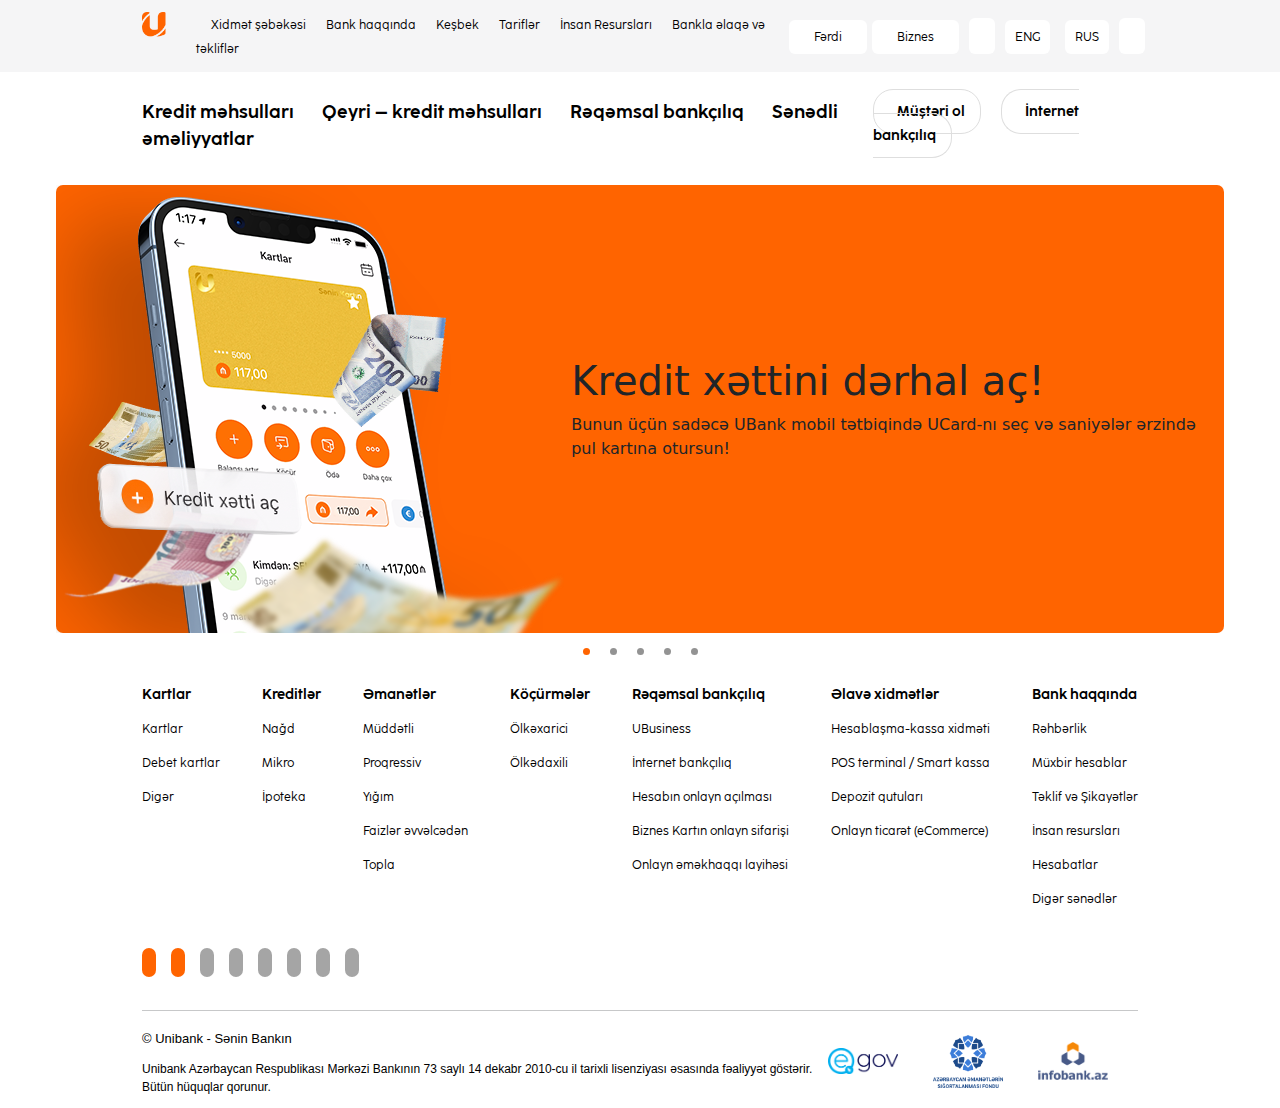
==== index.html @ 1ce15439 "first commit" ====
<!DOCTYPE html>
<html lang="en">

<head>
    <meta charset="UTF-8">
    <meta http-equiv="X-UA-Compatible" content="IE=edge">
    <meta name="viewport" content="width=device-width, initial-scale=1.0">
    <title>Unibank</title>
    <link rel="icon" href="https://seeklogo.com/images/U/unibank-logo-04080E55D7-seeklogo.com.png">
    <link rel="stylesheet" href="assets/bootstrap.css">
    <link rel="stylesheet" href="assets/style.css">
    <link rel="stylesheet" href="https://cdnjs.cloudflare.com/ajax/libs/font-awesome/6.4.0/css/all.min.css"
        integrity="sha512-iecdLmaskl7CVkqkXNQ/ZH/XLlvWZOJyj7Yy7tcenmpD1ypASozpmT/E0iPtmFIB46ZmdtAc9eNBvH0H/ZpiBw=="
        crossorigin="anonymous" referrerpolicy="no-referrer" />
</head>

<body>
    <header>
        <div class="all-top-header">
            <div class="container">
                <div class="top-header">
                    <div class="header-left">
                        <div class="logo">
                            <div class="tab-menu"><i class="fa-solid fa-bars-staggered"></i></div>
                            <a href="index.html"><img src="assets/images/logonew-orange1.webp" alt=""></a>
                            <a class="contact phone-num" href="">
                                <i class=" me-1 phone fa-solid fa-phone"></i> 117
                            </a>
                        </div>
                        <nav>
                            <a href="">Xidmət şəbəkəsi</a>
                            <a href="">Bank haqqında</a>
                            <a href="">Keşbek</a>
                            <a href="">Tariflər</a>
                            <a href="">İnsan Resursları</a>
                            <a href=""> Bankla əlaqə və təkliflər</a>
                        </nav>
                    </div>
                    <div class="header-right">
                        <a href="">Fərdi</a>
                        <a class="biz-nes" href="">Biznes</a>
                        <i class="mode fa-solid fa-sun"></i>
                        <span class="lang">ENG</span>
                        <span class="lang">RUS</span>
                        <i class="search fa-solid fa-magnifying-glass"></i>
                    </div>
                </div>
            </div>
        </div>
        <div class="container">
            <div class="bottom-header">
                <div class="bottom-left">
                    <a href="">Kredit məhsulları</a>
                    <a href="">Qeyri – kredit məhsulları</a>
                    <a href="">Rəqəmsal bankçılıq</a>
                    <a href="">Sənədli əməliyyatlar</a>
                </div>
                <div class="bottom-right">
                    <a href=""> <i class="me-2 fa-solid fa-user"></i> Müştəri ol</a>
                    <a href=""><i class="me-2 fa-solid fa-person-walking-arrow-right"></i> İnternet bankçılıq</a>
                </div>
            </div>
        </div>
    </header>

    <main>
        <section id="Carousel">
            <div class="conatiner">
                <div class="slider">
                    <div class="slide">
                        <div class="banner-img">
                            <img src="assets/images/1682404726kredit-xetti-ac1 (1).webp" alt="">
                        </div>
                        <div class="banner-text">
                            <div class="banner-header">
                                <h1>Kredit xəttini dərhal aç!</h1>
                                <span>
                                    Bunun üçün sadəcə UBank mobil tətbiqində UCard-nı seç və saniyələr ərzində pul kartına otursun!</span>
                            </div>
                        </div>
                    </div>
                    <div class="slide">

                    </div>
                    <div class="slide">

                    </div>
                    <div class="slide">

                    </div>

                    <div class="slide">

                    </div>

                    <button class="btn-slide prev"></button>
                    <button class="btn-slide next"></button>

                </div>
                <div class="dots-container">
                    <span class="dot active" data-slide="0"></span>
                    <span class="dot" data-slide="1"></span>
                    <span class="dot" data-slide="2"></span>
                    <span class="dot" data-slide="3"></span>
                    <span class="dot" data-slide="4"></span>

                </div>
            </div>
        </section>
    </main>

    <footer>
        <div class="container">
            <div class="all-footer">

                <div class="footer-menu">
                    <div class="menu-box">
                        <div class="m-boxes"><a class="first-child" href="">Kartlar</a></div>
                        <div class="m-boxes"><a href="">Kartlar</a></div>
                        <div class="m-boxes"><a href="">Debet kartlar</a></div>
                        <div class="m-boxes"><a href="">Digər</a></div>
                    </div>
                    <div class="menu-box">
                        <div class="m-boxes"><a class="first-child" href="">Kreditlər</a></div>
                        <div class="m-boxes"><a href="">Nağd</a></div>
                        <div class="m-boxes"><a href="">Mikro</a></div>
                        <div class="m-boxes"><a href="">İpoteka</a></div>
                    </div>
                    <div class="menu-box">
                        <div class="m-boxes"><a class="first-child" href="">Əmanətlər</a></div>
                        <div class="m-boxes"><a href="">Müddətli</a></div>
                        <div class="m-boxes"><a href="">Proqressiv</a></div>
                        <div class="m-boxes"><a href="">Yığım</a></div>
                        <div class="m-boxes"><a href="">Faizlər əvvəlcədən</a></div>
                        <div class="m-boxes"><a href="">Topla</a></div>
                    </div>
                    <div class="menu-box">
                        <div class="m-boxes"><a class="first-child" href="">Köçürmələr</a></div>
                        <div class="m-boxes"><a href="">Ölkəxarici</a></div>
                        <div class="m-boxes"><a href="">Ölkədaxili</a></div>
                    </div>
                    <div class="menu-box">
                        <div class="m-boxes"><a class="first-child" href="">Rəqəmsal bankçılıq</a></div>
                        <div class="m-boxes"><a href="">UBusiness</a></div>
                        <div class="m-boxes"><a href="">İnternet bankçılıq</a></div>
                        <div class="m-boxes"><a href="">Hesabın onlayn açılması</a></div>
                        <div class="m-boxes"><a href="">Biznes Kartın onlayn sifarişi</a></div>
                        <div class="m-boxes"><a href="">Onlayn əməkhaqqı layihəsi</a></div>
                    </div>
                    <div class="menu-box">
                        <div class="m-boxes"><a class="first-child" href="">Əlavə xidmətlər</a></div>
                        <div class="m-boxes"><a href="">Hesablaşma-kassa xidməti</a></div>
                        <div class="m-boxes"><a href="">POS terminal / Smart kassa</a></div>
                        <div class="m-boxes"><a href="">Depozit qutuları</a></div>
                        <div class="m-boxes"><a href="">Onlayn ticarət (eCommerce)</a></div>
                    </div>
                    <div class="menu-box">
                        <div class="m-boxes"><a class="first-child" href="">Bank haqqında</a></div>
                        <div class="m-boxes"><a href="">Rəhbərlik</a></div>
                        <div class="m-boxes"><a href="">Müxbir hesablar</a></div>
                        <div class="m-boxes"><a href="">Təklif və Şikayətlər</a></div>
                        <div class="m-boxes"><a href="">İnsan resursları</a></div>
                        <div class="m-boxes"><a href="">Hesabatlar</a></div>
                        <div class="m-boxes"><a href="">Digər sənədlər</a></div>
                    </div>

                </div>
                <div class="bottom-footer">
                    <div class="social-menu">
                        <a href=""><i class="mob fa-brands fa-apple"></i></a>
                        <a href=""><i class="mob fa-brands fa-android"></i></a>
                        <a href=""><i class="fa-brands fa-facebook-f"></i></a>
                        <a href=""><i class="fa-brands fa-twitter"></i></a>
                        <a href=""><i class="fa-brands fa-linkedin"></i></a>
                        <a href=""><i class="fa-brands fa-youtube"></i></a>
                        <a href=""><i class="fa-brands fa-square-instagram"></i></a>
                        <a href=""><i class="fa-brands fa-telegram"></i></a>
                    </div>
                    <hr>
                    <div class="footer-copyright">
                        <div class="copyright-bar">
                            <div class="copyright-head">
                                <span>© Unibank - Sənin Bankın</span>
                            </div>
                            <div class="copyright-text">
                                Unibank Azərbaycan Respublikası Mərkəzi Bankının 73 saylı 14 dekabr 2010-cu il tarixli
                                lisenziyası əsasında fəaliyyət göstərir.
                                <br>
                                Bütün hüquqlar qorunur.
                            </div>
                        </div>
                        <div class="sponsor-company">
                            <img src="assets/images/1200px-Egov_-_loqo.png" alt="">
                            <img src="assets/images/adif.webp" alt="">
                            <img src="assets/images/infobank.webp" alt="">
                        </div>
                    </div>
                </div>
            </div>
        </div>
    </footer>



    <script src="assets/app.js"></script>
</body>

</html>
---- assets/style.css ----
* {
  margin: 0;
  padding: 0;
  box-sizing: border-box;
}

.all-top-header {
  background-color: #F5F5F6;
}

a {
  text-decoration: none;
}

.container {
  padding: 12px 4.5rem;
}

.tab-menu {
  display: none;
}

.contact {
  display: none;
}

a img {
  width: 24px;
}

.top-header {
  display: flex;
  justify-content: space-between;
  align-items: center;
}

.header-left {
  display: flex;
}

.header-right a {
  background-color: white;
  padding: 10px 25px;
  font-size: 12px;
  font-family: CocoSharp;
  color: black;
  border-radius: 6px;
}
.header-right .mode {
  padding: 10px 13px;
  background-color: white;
  margin: 0 5px;
  font-size: 14px;
  border-radius: 6px;
}
.header-right .lang {
  padding: 10px 10px;
  background-color: white;
  margin: 0 5px;
  font-size: 14px;
  border-radius: 6px;
  font-size: 12px;
  font-family: CocoSharp;
  color: black;
}
.header-right .search {
  padding: 10px 13px;
  background-color: white;
  margin: 0 5px;
  font-size: 14px;
  border-radius: 6px;
}

@font-face {
  font-family: CocoBold;
  src: url(/assets/fonts/cocosharp/Coco-Sharp-Bold-trial.ttf);
}
.bottom-header {
  display: flex;
  padding-top: 15px;
  justify-content: space-between;
}
.bottom-header .bottom-left a {
  font-size: 18px;
  color: #000;
  margin-right: 23px;
  font-family: CocoBold;
}
.bottom-header .bottom-right a {
  margin-right: 15px;
  font-size: 14px;
  color: #000;
  font-family: CocoBold;
  border: 1px solid #dedede;
  padding: 13px 15px;
  border-radius: 20px;
}
.bottom-header .bottom-right a i {
  color: #FF6400;
}

@font-face {
  font-family: CocoSharp;
  src: url(/assets/fonts/cocosharp/Coco-Sharp-Regular-trial.ttf);
}
nav {
  margin-left: 30px;
}
nav a {
  margin-left: 15px;
  font-size: 12px;
  font-family: CocoSharp;
  color: black;
}

#Carousel {
  margin-top: 20px;
}
#Carousel h2 {
  text-align: center;
  font-size: 2rem;
  line-height: 3.5;
}
#Carousel .slider {
  position: relative;
  max-width: 73rem;
  height: 28rem;
  margin: 0 auto;
  overflow: hidden;
}
#Carousel .slide {
  position: absolute;
  top: 0;
  width: 100%;
  height: 28rem;
  display: flex;
  align-items: center;
  justify-content: center;
  transition: transform 0.3s;
  background-color: #FF6400;
  border-radius: 7px;
}
#Carousel .slide .banner-img {
  width: 45%;
  height: 100%;
  margin-left: 40px;
  margin-right: 40px;
  display: flex;
  justify-content: center;
  align-items: center;
}
#Carousel .slide .banner-img img {
  position: absolute;
  bottom: 0;
  right: auto;
  margin: 0;
  filter: drop-shadow(-70px 20px 40px rgba(0, 0, 0, 0.24));
  box-shadow: none;
}
#Carousel button {
  background: none;
  border: none;
}
#Carousel button .fas {
  color: rgba(255, 255, 255, 0.5);
}
#Carousel .btn-slide {
  position: absolute;
  top: 50%;
  z-index: 10;
  height: 5.5rem;
  width: 5.5rem;
  cursor: pointer;
}
#Carousel .prev {
  left: 3rem;
  transform: translate(-50%, -50%);
}
#Carousel .next {
  right: 3rem;
  transform: translate(50%, -50%);
}
#Carousel .dots-container {
  display: flex;
  justify-content: center;
  align-items: center;
  position: relative;
}
#Carousel .dot {
  width: 7px;
  height: 7px;
  margin: 15px 10px;
  border-radius: 0.5rem;
  background: rgba(39, 39, 39, 0.5);
  cursor: pointer;
}
#Carousel .dot.active {
  background: #FF6400;
}

.footer-menu {
  display: flex;
  justify-content: space-between;
}
.footer-menu .menu-box .m-boxes {
  margin-bottom: 10px;
}
.footer-menu .menu-box .first-child {
  font-size: 14px;
  font-family: CocoBold;
  color: black;
}
.footer-menu .menu-box a {
  font-size: 12px;
  font-family: CocoSharp;
  color: black;
}

.bottom-footer hr {
  height: 0.3px;
}

.social-menu {
  padding: 30px 0px 20px;
}
.social-menu a i {
  font-size: 13px;
  color: white;
  background-color: #a5a5a5;
  padding: 7px 7px;
  border-radius: 20px;
  margin-right: 15px;
}
.social-menu a .mob {
  background-color: #FF6400;
}

.footer-copyright {
  display: flex;
  justify-content: space-between;
  align-items: center;
}

.copyright-head {
  margin-bottom: 10px;
}
.copyright-head span {
  font-size: 13px;
  font-family: Arial, Helvetica, sans-serif;
  color: black;
  font-weight: 500;
}

.copyright-text {
  font-size: 12px;
  font-family: Arial, Helvetica, sans-serif;
  color: black;
}

.sponsor-company img {
  width: 70px;
  margin-right: 30px;
}

@media only screen and (max-width: 600px) {
  .container {
    padding: 20px 1rem;
  }
  nav {
    display: none;
  }
  .bottom-header {
    display: none;
  }
  .all-top-header {
    background-color: #fff;
  }
  .header-right {
    display: none;
  }
  .top-header {
    display: inline;
  }
  .header-left {
    display: inline;
  }
  .tab-menu {
    display: block;
  }
  .contact {
    display: block;
  }
  a {
    text-decoration: none;
  }
  .logo {
    display: flex;
    justify-content: space-between;
    align-items: center;
  }
  .logo a {
    display: block;
  }
  .logo a img {
    width: 28px;
  }
  .logo .phone-num {
    color: black;
    font-size: 14px;
    font-weight: 600;
    background-color: #F5F5F6;
    padding: 12px 23px;
    border-radius: 30px;
  }
  .logo .phone {
    color: #FF6400;
    font-size: 18px;
  }
  .logo .tab-menu i {
    font-size: 18px;
    background-color: #F5F5F6;
    padding: 15px 15px;
    border-radius: 30px;
  }
  .footer-menu {
    display: none;
  }
  .social-menu a {
    text-align: center;
  }
  .footer-copyright {
    flex-direction: column-reverse;
  }
  .footer-copyright .sponsor-company .sponsor-company {
    flex-direction: column;
  }
  .footer-copyright .sponsor-company .sponsor-company img {
    width: 70px;
  }
}/*# sourceMappingURL=style.css.map */
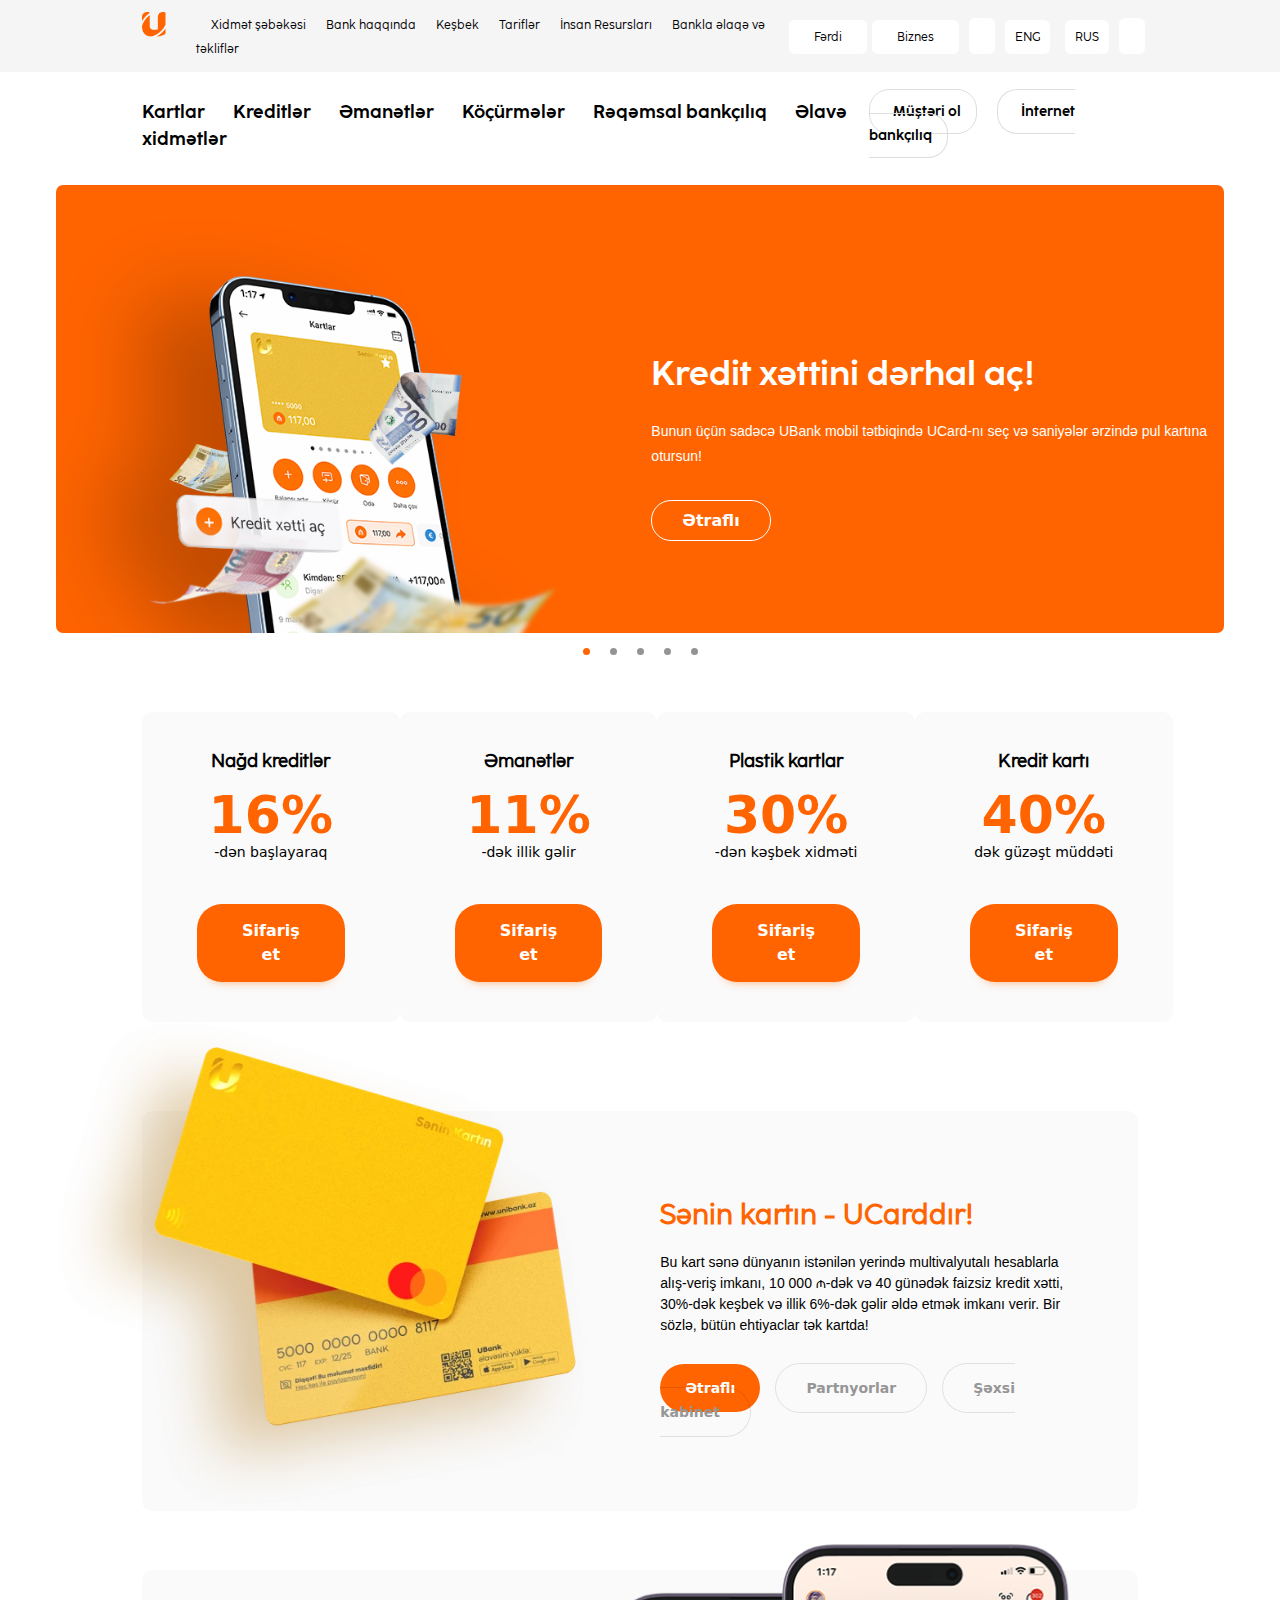
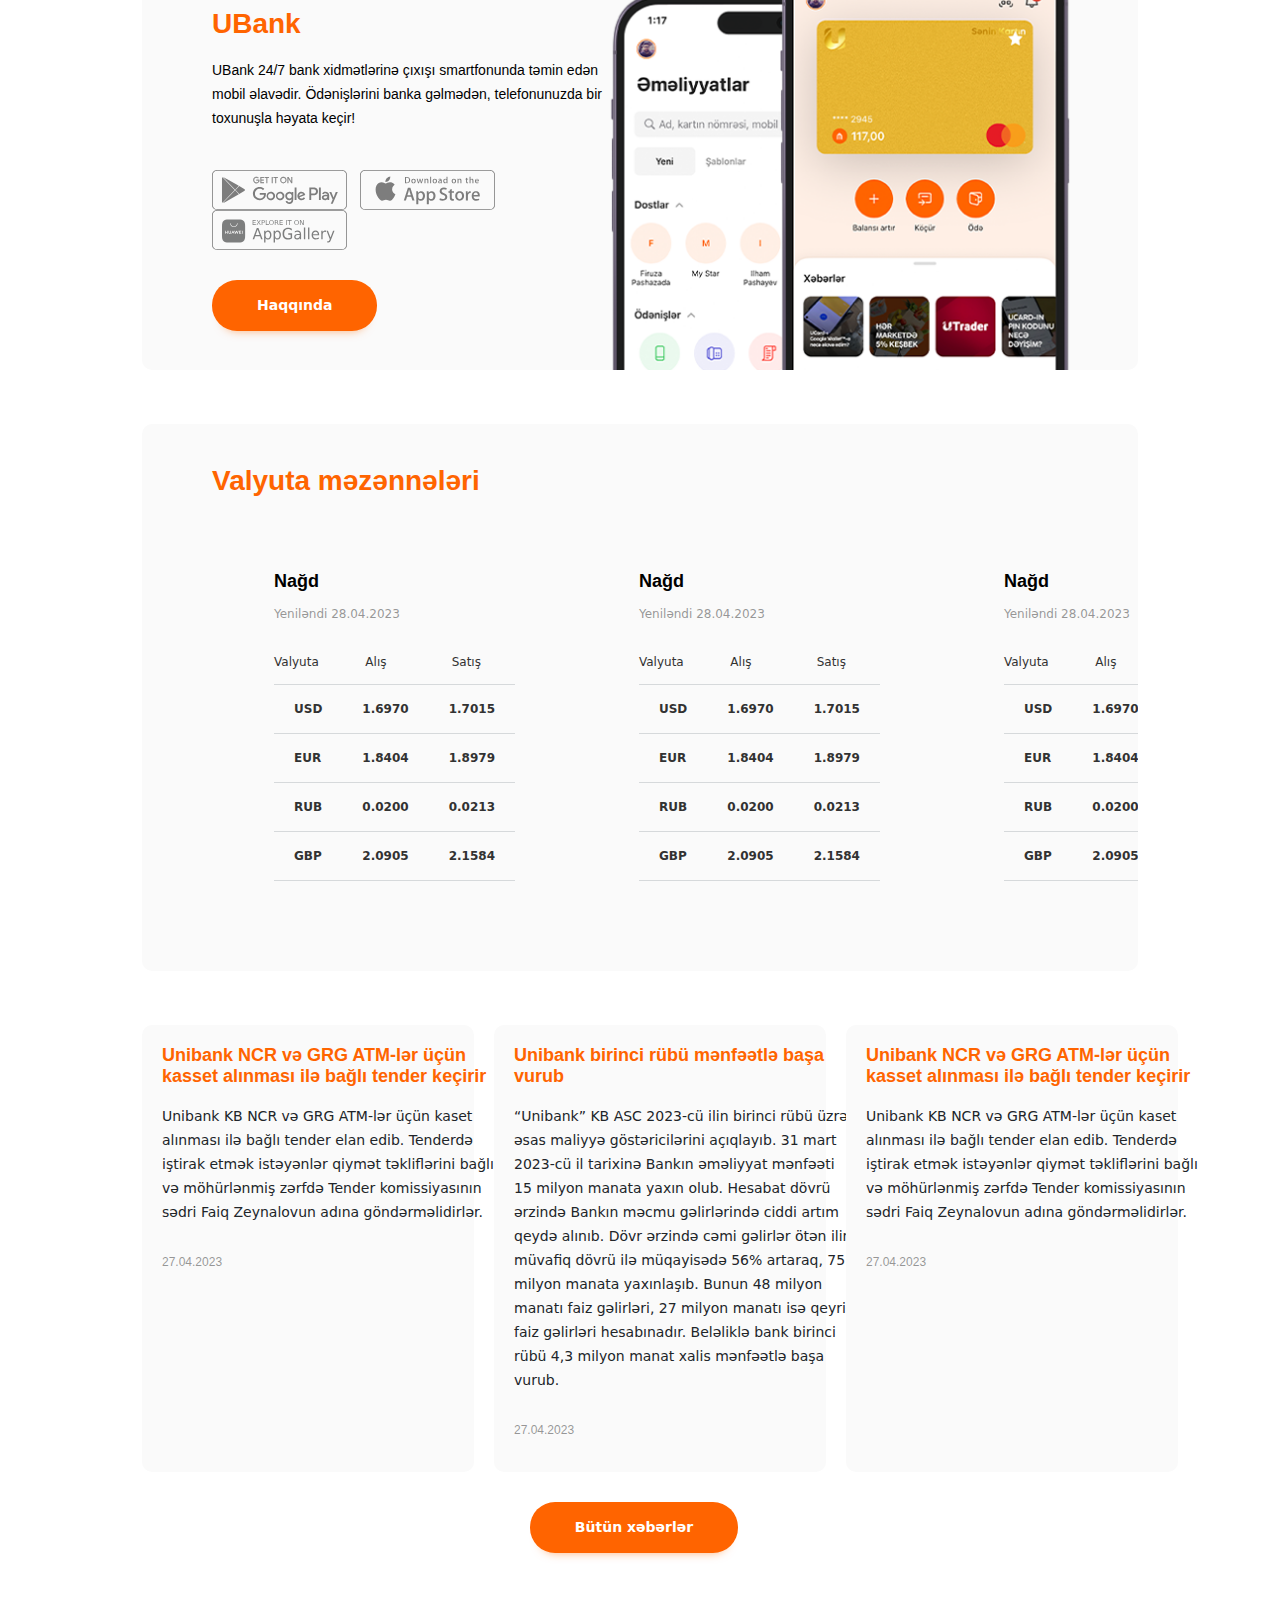
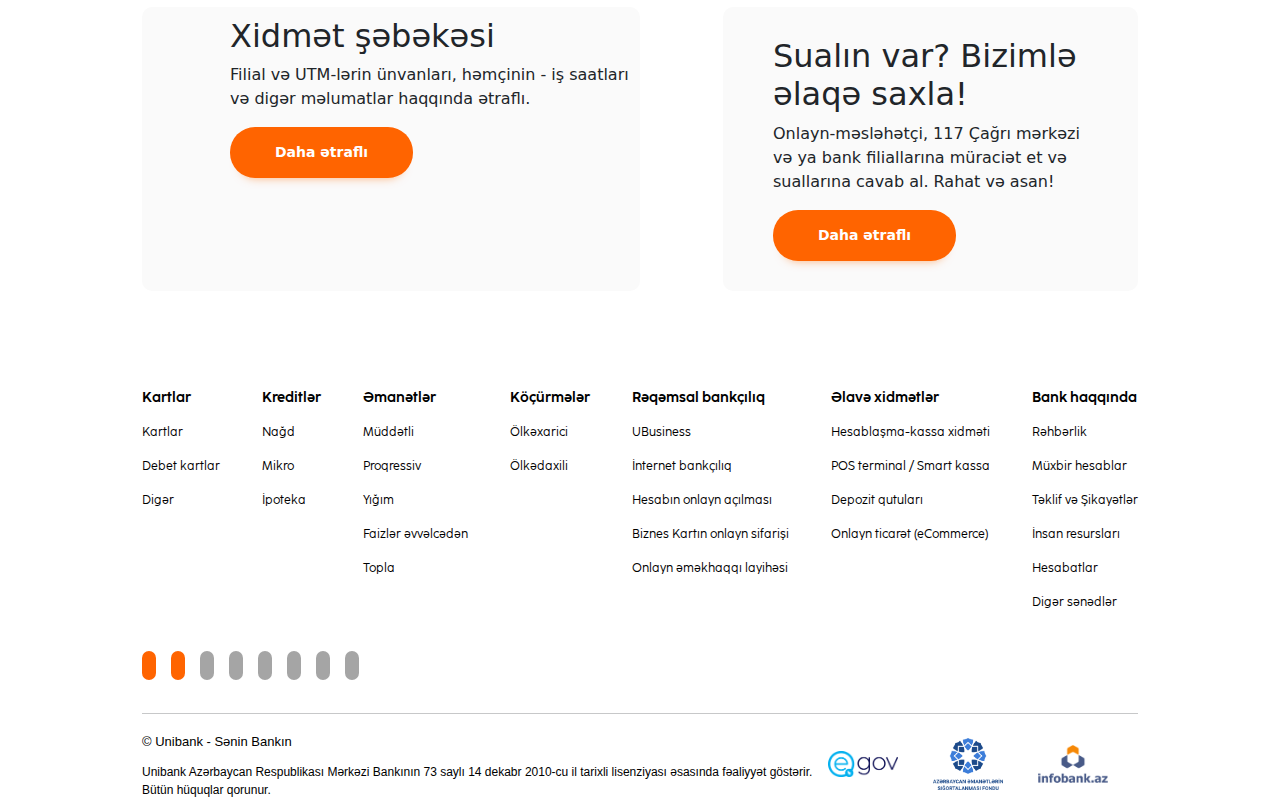
==== commit eea6d5e9: "not completed" ====
--- a/index.html
+++ b/index.html
@@ -9,9 +9,7 @@
     <link rel="icon" href="https://seeklogo.com/images/U/unibank-logo-04080E55D7-seeklogo.com.png">
     <link rel="stylesheet" href="assets/bootstrap.css">
     <link rel="stylesheet" href="assets/style.css">
-    <link rel="stylesheet" href="https://cdnjs.cloudflare.com/ajax/libs/font-awesome/6.4.0/css/all.min.css"
-        integrity="sha512-iecdLmaskl7CVkqkXNQ/ZH/XLlvWZOJyj7Yy7tcenmpD1ypASozpmT/E0iPtmFIB46ZmdtAc9eNBvH0H/ZpiBw=="
-        crossorigin="anonymous" referrerpolicy="no-referrer" />
+    <link rel="stylesheet" href="https://cdnjs.cloudflare.com/ajax/libs/font-awesome/6.4.0/css/all.min.css" integrity="sha512-iecdLmaskl7CVkqkXNQ/ZH/XLlvWZOJyj7Yy7tcenmpD1ypASozpmT/E0iPtmFIB46ZmdtAc9eNBvH0H/ZpiBw==" crossorigin="anonymous" referrerpolicy="no-referrer" />
 </head>
 
 <body>
@@ -50,10 +48,12 @@
         <div class="container">
             <div class="bottom-header">
                 <div class="bottom-left">
-                    <a href="">Kredit məhsulları</a>
-                    <a href="">Qeyri – kredit məhsulları</a>
+                    <a href="cards.html">Kartlar</a>
+                    <a href="">Kreditlər</a>
+                    <a href="">Əmanətlər</a>
+                    <a href="">Köçürmələr</a>
                     <a href="">Rəqəmsal bankçılıq</a>
-                    <a href="">Sənədli əməliyyatlar</a>
+                    <a href="">Əlavə xidmətlər</a>
                 </div>
                 <div class="bottom-right">
                     <a href=""> <i class="me-2 fa-solid fa-user"></i> Müştəri ol</a>
@@ -74,25 +74,94 @@
                         <div class="banner-text">
                             <div class="banner-header">
                                 <h1>Kredit xəttini dərhal aç!</h1>
+                                <span>Bunun üçün sadəcə UBank mobil tətbiqində UCard-nı seç və saniyələr ərzində pul
+                                    kartına otursun!</span>
+                            </div>
+                            <div class="info-button">
+                                <a href="">Ətraflı</a>
+                            </div>
+                        </div>
+                    </div>
+                    <div class="slide">
+                        <div class="banner-img">
+                            <img src="assets/images/1681193995200-azn-dovriyye.webp" alt="">
+                        </div>
+                        <div class="banner-text">
+                            <div class="banner-header">
+                                <h1>Ləğv olundu!</h1>
                                 <span>
-                                    Bunun üçün sadəcə UBank mobil tətbiqində UCard-nı seç və saniyələr ərzində pul kartına otursun!</span>
+                                    Artıq UCard-la dünyanın istənilən yanacaqdoldurma, kafe-restoran və marketlərində 5%
+                                    keşbek qazanmaq üçün 200 AZN dövriyyə tələbi yoxdur!
+                                </span>
+                            </div>
+                            <div class="info-button">
+                                <a href="">Ətraflı</a>
                             </div>
                         </div>
                     </div>
                     <div class="slide">
-
-                    </div>
+                        <div class="banner-img">
+                            <img src="assets/images/16708419491664282439Toplabanner.webp" alt="">
+                        </div>
+                        <div class="banner-text">
+                            <div class="banner-header">
+                                <h1>Topla</h1>
+                                <span>
+                                    İstənilən arzunu reallaşdır! Hədəfinə ad ver və daxılına pul köçürməyə başla!
+                                </span>
+                            </div>
+                            <div class="info-button">
+                                <a href="">Ətraflı</a>
+                            </div>
+                        </div>
+                    </div>
+
                     <div class="slide">
-
-                    </div>
+                        <div class="banner-img">
+                            <img src="assets/images/1673854081cover-ne.webp" alt="">
+                        </div>
+                        <div class="banner-text">
+                            <div class="banner-header">
+                                <h1>Sənin kartın, sənin “art”ın!</h1>
+                                <span>UBank-a daxil ol, Apple Wallet / Google Wallet™dakı Unibank kartlarını istədiyin
+                                    dizayna dəyiş və hamıdan fərqli ol!</span>
+                            </div>
+                        </div>
+                    </div>
+
                     <div class="slide">
-
+                        <div class="banner-img">
+                            <img src="assets/images/16703977791661845566digerbank.gif" alt="">
+                        </div>
+                        <div class="banner-text">
+                            <div class="banner-header">
+                                <h1>Kredit xəttini dərhal aç!</h1>
+                                <span>Bunun üçün sadəcə UBank mobil tətbiqində UCard-nı seç və saniyələr ərzində pul
+                                    kartına otursun!</span>
+                            </div>
+                            <div class="info-button">
+                                <a href="">Ətraflı</a>
+                            </div>
+                        </div>
                     </div>
 
                     <div class="slide">
-
-                    </div>
-
+                        <div class="banner-img">
+                            <img src="assets/images/1682404726kredit-xetti-ac1 (1).webp" alt="">
+                        </div>
+                        <div class="banner-text">
+                            <div class="banner-header">
+                                <h1>Ləğv olundu!</h1>
+                                <span>
+                                    Artıq UCard-la dünyanın istənilən yanacaqdoldurma, kafe-restoran və marketlərində 5%
+                                    keşbek qazanmaq üçün 200 AZN dövriyyə tələbi yoxdur!
+                                </span>
+                            </div>
+                            <div class="info-button">
+                                <a href="">Ətraflı</a>
+                            </div>
+                        </div>
+                    </div>
                     <button class="btn-slide prev"></button>
                     <button class="btn-slide next"></button>
 
@@ -103,7 +172,482 @@
                     <span class="dot" data-slide="2"></span>
                     <span class="dot" data-slide="3"></span>
                     <span class="dot" data-slide="4"></span>
-
+                </div>
+            </div>
+        </section>
+
+        <section id="Statics">
+            <div class="container">
+                <div class="statics">
+                    <div class="statics-box">
+                        <div class="statics-caption">Nağd kreditlər</div>
+                        <div class="statics-value">16%</div>
+                        <div class="statics-text">-dən başlayaraq</div>
+                        <div class="statics-button"><a href="">Sifariş et</a></div>
+                    </div>
+                    <div class="statics-box">
+                        <div class="statics-caption">Əmanətlər</div>
+                        <div class="statics-value">11%</div>
+                        <div class="statics-text">-dək illik gəlir</div>
+                        <div class="statics-button"><a href="">Sifariş et</a></div>
+                    </div>
+                    <div class="statics-box">
+                        <div class="statics-caption">Plastik kartlar</div>
+                        <div class="statics-value">30%</div>
+                        <div class="statics-text">-dən kəşbek xidməti</div>
+                        <div class="statics-button"><a href="">Sifariş et</a></div>
+                    </div>
+                    <div class="statics-box">
+                        <div class="statics-caption">Kredit kartı</div>
+                        <div class="statics-value">40%</div>
+                        <div class="statics-text">dək güzəşt müddəti</div>
+                        <div class="statics-button"><a href="">Sifariş et</a></div>
+                    </div>
+                </div>
+            </div>
+        </section>
+
+        <section id="UCard">
+            <div class="container">
+                <div class="ucard-bar">
+                    <div class="card-img">
+                        <img src="assets/images/ucard.webp" alt="ucard">
+                    </div>
+                    <div class="card-description">
+                        <div class="ucard-heading">
+                            <h2>Sənin kartın - UCarddır!</h2>
+                        </div>
+                        <div class="ucard-text">
+                            Bu kart sənə dünyanın istənilən yerində multivalyutalı hesablarla alış-veriş
+                            imkanı, 10 000 ₼-dək və 40 günədək faizsiz kredit xətti, 30%-dək keşbek və illik 6%-dək
+                            gəlir
+                            əldə etmək imkanı verir. Bir sözlə, bütün ehtiyaclar tək kartda!
+                        </div>
+                        <div class="ucard-buttons">
+                            <a href="">Ətraflı</a>
+                            <a class="tr-btn" href="">Partnyorlar</a>
+                            <a class="tr-btn" href="">Şəxsi kabinet</a>
+                        </div>
+                    </div>
+                </div>
+            </div>
+        </section>
+        <section id="AppBar">
+            <div class="container">
+                <div class="app-bar">
+                    <div class="appbar-text">
+                        <div class="appbar-heading">
+                            <h1>UBank</h1>
+                        </div>
+                        <div class="appbar-description">
+                            <span>
+                                UBank 24/7 bank xidmətlərinə çıxışı smartfonunda təmin edən mobil əlavədir. Ödənişlərini
+                                banka gəlmədən, telefonunuzda bir toxunuşla həyata keçir!
+                            </span>
+                        </div>
+                        <div class="appbar-svg">
+                            <a href="">
+                                <svg xmlns="http://www.w3.org/2000/svg" width="135" height="40" viewBox="0 0 135 40">
+                                    <g fill="none" fill-rule="evenodd" opacity=".497">
+                                        <g fill="#000">
+                                            <g>
+                                                <g>
+                                                    <g>
+                                                        <path fill-rule="nonzero"
+                                                            d="M130 .8c1.114 0 2.183.442 2.97 1.23.787.788 1.23 1.856 1.23 2.97v30c0 1.114-.442 2.182-1.23 2.97-.787.788-1.856 1.23-2.97 1.23H5c-1.114 0-2.182-.443-2.97-1.23C1.243 37.182.8 36.114.8 35V5c0-1.114.442-2.182 1.23-2.97C2.818 1.243 3.886.8 5 .8h125zm0-.8H5C3.674 0 2.402.527 1.464 1.464.527 2.402 0 3.674 0 5v30c0 1.326.527 2.598 1.464 3.536C2.402 39.473 3.674 40 5 40h125c1.326 0 2.598-.527 3.536-1.464.937-.938 1.464-2.21 1.464-3.536V5c0-1.326-.527-2.598-1.464-3.536C132.598.527 131.326 0 130 0z"
+                                                            transform="translate(-377 -1058) translate(165 920.317) translate(65 84.683) translate(147 53)" />
+                                                        <path fill-rule="nonzero"
+                                                            d="M68.14 21.75c-.84.004-1.66.257-2.356.726-.696.47-1.238 1.134-1.556 1.911-.319.777-.4 1.631-.234 2.454.167.823.573 1.579 1.168 2.171.595.593 1.352.995 2.176 1.158.824.162 1.678.077 2.453-.246.775-.322 1.438-.866 1.904-1.565.466-.698.715-1.52.715-2.359.008-.562-.097-1.12-.309-1.64-.212-.521-.527-.994-.925-1.39-.398-.397-.872-.71-1.394-.919-.521-.21-1.08-.312-1.642-.301zm0 6.83c-.516.036-1.032-.084-1.479-.345-.447-.26-.806-.65-1.03-1.117-.222-.467-.3-.99-.222-1.502.08-.512.31-.988.662-1.367.353-.379.81-.643 1.316-.758.504-.115 1.032-.076 1.514.113s.897.518 1.188.946c.293.427.45.932.451 1.45.016.328-.034.656-.146.964-.113.309-.286.592-.51.832-.223.24-.493.434-.793.569-.3.134-.623.207-.951.215zm-9.31-6.83c-.84.002-1.66.253-2.358.721-.698.468-1.241 1.133-1.561 1.91-.32.776-.403 1.63-.238 2.454.165.824.57 1.58 1.165 2.174.595.593 1.352.997 2.177 1.16.824.163 1.678.078 2.454-.244.776-.321 1.439-.866 1.905-1.565.467-.699.716-1.52.716-2.36.008-.562-.097-1.12-.309-1.64-.212-.521-.526-.994-.925-1.39-.398-.397-.872-.71-1.394-.919-.522-.21-1.08-.312-1.642-.301h.01zm0 6.83c-.517.038-1.033-.08-1.481-.34-.449-.259-.809-.647-1.034-1.114-.224-.467-.303-.99-.226-1.503.077-.512.306-.99.658-1.37.352-.38.81-.645 1.316-.76.505-.116 1.033-.078 1.515.11.483.19.898.518 1.19.946.293.427.45.933.452 1.451.016.328-.034.656-.146.964-.113.309-.286.592-.51.832-.224.24-.493.434-.793.569-.3.134-.623.207-.951.215h.01zm-11.09-5.52v1.8h4.32c-.068.848-.42 1.648-1 2.27-.432.44-.952.785-1.525 1.012-.574.228-1.189.333-1.805.308-1.273 0-2.494-.506-3.394-1.406-.9-.9-1.406-2.12-1.406-3.394 0-1.273.506-2.494 1.406-3.394.9-.9 2.12-1.406 3.394-1.406 1.218-.02 2.394.444 3.27 1.29l1.27-1.27c-.592-.599-1.297-1.073-2.075-1.394-.779-.322-1.613-.483-2.455-.476-.889-.035-1.776.11-2.607.427-.832.316-1.591.797-2.232 1.414-.641.617-1.152 1.357-1.5 2.175-.348.819-.528 1.7-.528 2.589 0 .89.18 1.77.528 2.589.348.818.859 1.558 1.5 2.175.641.617 1.4 1.098 2.232 1.414.831.316 1.718.462 2.607.427.856.039 1.71-.106 2.505-.426.796-.319 1.513-.804 2.105-1.424 1.048-1.151 1.607-2.664 1.56-4.22.003-.379-.03-.757-.1-1.13l-6.07.05zm45.31 1.4c-.26-.767-.749-1.437-1.399-1.921s-1.431-.76-2.241-.789c-.547-.001-1.088.11-1.59.326-.503.217-.956.534-1.33.933-.376.398-.665.869-.85 1.383-.186.515-.264 1.062-.23 1.608-.012.559.089 1.115.296 1.634.207.519.517.99.91 1.388.395.396.865.71 1.383.92.517.212 1.072.316 1.631.308.7.004 1.389-.166 2.007-.494.617-.328 1.144-.804 1.533-1.386l-1.45-1c-.216.36-.522.66-.89.866-.366.207-.78.315-1.2.314-.433.017-.861-.098-1.229-.328-.367-.23-.657-.565-.831-.962l5.69-2.35-.21-.45zm-5.8 1.42c-.02-.31.021-.62.123-.913.1-.293.26-.562.466-.793.207-.231.457-.419.737-.552.28-.132.585-.208.894-.222.323-.021.644.053.925.213s.509.399.655.687l-3.8 1.58zM82.63 30h1.87V17.5h-1.87V30zm-3.06-7.3h-.07c-.282-.315-.627-.567-1.013-.74-.386-.172-.804-.26-1.227-.26-1.093.053-2.123.524-2.878 1.317-.755.792-1.176 1.844-1.176 2.938s.421 2.146 1.176 2.938c.755.793 1.785 1.264 2.878 1.317.424.007.844-.079 1.231-.252.387-.172.731-.428 1.009-.748h.06v.61c0 1.63-.87 2.5-2.27 2.5-.466-.01-.919-.16-1.3-.43-.381-.268-.673-.644-.84-1.08l-1.63.68c.307.746.83 1.384 1.501 1.831.672.447 1.462.684 2.269.68 2.19 0 4-1.291 4-4.431V22h-1.72v.7zm-2.14 5.88c-.645-.057-1.246-.353-1.683-.83-.437-.478-.68-1.102-.68-1.75 0-.648.243-1.272.68-1.75.437-.477 1.038-.773 1.683-.83.32.016.633.097.921.236.289.14.546.335.758.576.212.24.373.52.474.824.102.304.141.625.117.944.028.32-.01.644-.112.95-.101.305-.263.587-.476.828-.213.24-.473.436-.764.574-.29.138-.606.216-.928.228h.01zm24.38-11.08h-4.47V30h1.87v-4.74h2.61c.533.038 1.068-.034 1.572-.211.504-.178.966-.457 1.357-.822.391-.364.703-.804.917-1.294.213-.49.323-1.019.323-1.553s-.11-1.063-.323-1.553c-.214-.49-.526-.93-.917-1.295-.39-.364-.853-.643-1.357-.82-.504-.178-1.039-.25-1.572-.212h-.01zm0 6H99.2v-4.26h2.65c.569 0 1.114.226 1.517.628.402.402.628.948.628 1.517s-.226 1.114-.628 1.517c-.403.402-.948.628-1.517.628l-.04-.03zm11.53-1.8c-.68-.04-1.359.118-1.95.458-.592.34-1.071.844-1.38 1.452l1.66.69c.164-.302.411-.55.713-.713.302-.163.645-.235.987-.207.237-.028.478-.008.707.058.23.067.444.178.63.328.187.15.341.335.455.545.114.21.184.441.208.679v.13c-.6-.318-1.27-.483-1.95-.48-1.79 0-3.6 1-3.6 2.81.018.386.113.764.279 1.113.167.349.401.66.69.917.29.256.627.452.993.576.365.123.753.172 1.138.144.47.034.942-.06 1.364-.27.423-.212.78-.533 1.036-.93h.06v1h1.8v-4.81c0-2.19-1.66-3.46-3.79-3.46l-.05-.03zm-.23 6.85c-.61 0-1.46-.31-1.46-1.06 0-1 1.06-1.33 2-1.33.594-.015 1.181.13 1.7.42-.063.541-.319 1.042-.721 1.41-.403.367-.924.577-1.469.59l-.05-.03zM123.74 22l-2.14 5.42h-.06L119.32 22h-2l3.33 7.58-1.9 4.21h1.95L125.82 22h-2.08zm-16.81 8h1.87V17.5h-1.87V30zM47.358 10.303c.017.366-.041.733-.17 1.076-.129.344-.326.658-.58.924-.284.294-.627.526-1.006.679-.379.153-.786.225-1.194.21-.62-.004-1.225-.192-1.739-.54-.514-.346-.914-.837-1.15-1.41-.236-.574-.297-1.204-.176-1.812.12-.609.418-1.168.855-1.607.287-.294.631-.525 1.011-.68.38-.154.788-.23 1.199-.22.422-.002.84.083 1.23.25.361.145.684.375.94.67l-.53.53c-.2-.238-.452-.426-.737-.549-.284-.123-.594-.178-.903-.162-.313-.001-.622.06-.91.181-.288.121-.549.3-.766.523-.218.225-.388.49-.5.782-.113.291-.165.602-.154.915-.007.466.125.923.378 1.315.253.391.617.699 1.045.884.427.185.9.239 1.36.155.458-.083.881-.3 1.217-.624.307-.334.485-.767.5-1.22h-2.17v-.72h2.91c.026.148.04.299.04.45zm4.58-2.5h-2.7v1.9h2.46v.72h-2.46v1.9h2.7v.74h-3.5v-6h3.5v.74zm3.28 5.26h-.77v-5.26h-1.68v-.74h4.17v.74h-1.72v5.26zm4.66 0v-6h.77v6h-.77zm4.19 0h-.77v-5.26h-1.68v-.74h4.12v.74h-1.67v5.26zm9.48-.78c-.585.58-1.376.907-2.2.907-.825 0-1.615-.326-2.2-.907-.569-.602-.885-1.398-.885-2.226 0-.827.316-1.623.884-2.225.289-.29.632-.52 1.01-.677.377-.158.782-.239 1.19-.239.41 0 .814.081 1.192.239.378.157.72.387 1.008.677.571.6.89 1.397.89 2.225 0 .829-.319 1.625-.89 2.226zm-3.83-.5c.433.43 1.019.673 1.63.673.61 0 1.196-.242 1.63-.673.427-.471.663-1.085.663-1.72 0-.636-.236-1.25-.663-1.72-.434-.432-1.02-.674-1.63-.674-.611 0-1.197.242-1.63.673-.427.471-.664 1.085-.664 1.72 0 .636.237 1.25.663 1.72zm5.8 1.28v-6h.94l2.92 4.67v-4.67h.77v6h-.8l-3.05-4.89v4.89h-.78z"
+                                                            transform="translate(-377 -1058) translate(165 920.317) translate(65 84.683) translate(147 53)" />
+                                                        <path
+                                                            d="M71.347 7.016c-.395 0-.787.079-1.153.231-.365.152-.696.375-.975.655-.55.583-.856 1.354-.856 2.155 0 .802.306 1.573.856 2.156.566.562 1.331.877 2.129.877.797 0 1.563-.315 2.128-.877.552-.582.86-1.353.86-2.155 0-.803-.308-1.574-.86-2.156-.278-.28-.61-.503-.975-.655-.366-.152-.758-.23-1.154-.23zm-1.23.046c.39-.162.809-.246 1.23-.246.423 0 .84.084 1.23.246.39.163.744.4 1.042.7l.001.002c.588.619.916 1.44.916 2.293 0 .854-.328 1.675-.916 2.294l-.002.002c-.603.6-1.42.937-2.27.937-.851 0-1.667-.337-2.271-.937l-.002-.002c-.586-.62-.913-1.44-.913-2.294 0-.853.327-1.673.913-2.293l.002-.002c.297-.3.651-.537 1.04-.7zm-25.712-.04c-.396-.008-.79.064-1.158.214-.367.15-.7.373-.978.656v.001c-.424.426-.712.967-.828 1.556-.117.589-.058 1.2.17 1.754.23.556.617 1.03 1.114 1.367.497.336 1.083.518 1.683.522h.003c.395.015.788-.055 1.154-.203.366-.148.697-.371.97-.656.245-.255.435-.558.56-.889.123-.33.18-.684.163-1.037l.1-.005h-.1c0-.117-.009-.234-.026-.35h-2.724v.52h2.173l-.003.104c-.016.477-.203.933-.527 1.284l-.004.005c-.35.337-.79.564-1.269.65-.478.088-.971.031-1.417-.162-.446-.192-.825-.513-1.089-.921-.264-.407-.4-.883-.394-1.369-.011-.324.043-.648.16-.951.117-.304.295-.581.522-.815.227-.234.499-.42.8-.546.299-.126.62-.19.945-.189.324-.017.648.041.946.17.266.115.504.284.701.495l.388-.388c-.235-.25-.521-.445-.84-.574h-.002c-.376-.161-.78-.244-1.19-.242h-.003zm3.053 3.278c.017.38-.043.759-.176 1.115-.134.356-.339.682-.602.957-.294.304-.648.544-1.04.703-.392.158-.812.232-1.235.218-.639-.006-1.262-.2-1.792-.557-.53-.358-.943-.865-1.186-1.457-.244-.591-.307-1.241-.183-1.869.125-.627.432-1.204.882-1.658.297-.303.653-.541 1.046-.701.392-.16.813-.238 1.237-.229.435 0 .866.087 1.267.258.376.152.71.39.977.697l.061.07-.673.673-.07-.083c-.19-.226-.429-.404-.7-.521-.27-.117-.564-.17-.858-.154h-.006c-.299 0-.595.058-.87.174-.276.115-.525.286-.734.5-.208.215-.37.469-.478.748-.108.279-.158.576-.147.875v.005c-.007.446.12.884.362 1.26.242.374.59.669 1 .846.41.177.863.23 1.302.15.439-.08.843-.288 1.164-.597.267-.29.43-.66.465-1.05h-2.163v-.92H47.4l.015.082c.028.153.042.31.042.465zm.88-3.338h3.7v.94h-2.7v1.7h2.46v.92h-2.46v1.7h2.7v.94h-3.7v-6.2zm.2.2v5.8h3.3v-.54h-2.7v-2.1h2.46v-.52h-2.46v-2.1h2.7v-.54h-3.3zm4.13-.2h4.37v.94h-1.72v5.26h-.97v-5.26h-1.68v-.94zm.2.2v.54h1.68v5.26h.57v-5.26h1.72v-.54h-3.97zm6.91-.2h.97v6.2h-.97v-6.2zm.2.2v5.8h.57v-5.8h-.57zm1.54-.2h4.32v.94h-1.67v5.26h-.97v-5.26h-1.68v-.94zm.2.2v.54h1.68v5.26h.57v-5.26h1.67v-.54h-3.92zm13.7-.2h1.095l2.764 4.422V6.963h.97v6.2h-.955l-2.895-4.641v4.64h-.98v-6.2zm.2.2v5.8h.58V7.824l3.205 5.14h.644v-5.8h-.57v4.918l-3.075-4.918h-.784zm-5.971 1.11c.452-.45 1.063-.703 1.7-.703.638 0 1.25.253 1.701.703l.004.003c.444.49.69 1.127.69 1.787 0 .661-.246 1.298-.69 1.788l-.004.003c-.451.45-1.063.703-1.7.703-.638 0-1.25-.253-1.701-.703l.07-.07-.073.067c-.445-.49-.69-1.127-.69-1.787 0-.661.245-1.298.69-1.788l.003-.003zm.143 3.441c.414.412.974.643 1.557.643.584 0 1.144-.231 1.558-.643.41-.452.636-1.04.636-1.65 0-.61-.226-1.2-.636-1.651-.414-.412-.974-.643-1.558-.643-.583 0-1.143.231-1.557.643-.41.452-.636 1.04-.636 1.65 0 .61.227 1.2.636 1.651z"
+                                                            transform="translate(-377 -1058) translate(165 920.317) translate(65 84.683) translate(147 53)" />
+                                                        <path fill-rule="nonzero"
+                                                            d="M10.495 32.698l12.25-12.706L10.506 7.31c-.326.197-.529.654-.529 1.253v22.895c.005.599.2 1.023.52 1.241zM23.185 19.641l3.649-3.785-14.86-8.452c-.25-.15-.535-.23-.824-.23L23.183 19.64l.002.001zM23.185 20.345l-12.072 12.52c.303.006.601-.076.862-.236l14.89-8.475-3.68-3.81zM32.217 18.923l-4.945-2.818-3.749 3.889 3.777 3.913 4.916-2.81c1.045-.598 1.045-1.58.001-2.174z"
+                                                            transform="translate(-377 -1058) translate(165 920.317) translate(65 84.683) translate(147 53)" />
+                                                    </g>
+                                                </g>
+                                            </g>
+                                        </g>
+                                    </g>
+                                </svg>
+                            </a>
+                            <a href="">
+                                <svg xmlns="http://www.w3.org/2000/svg" width="135" height="40" viewBox="0 0 135 40">
+                                    <g fill="none" fill-rule="evenodd" opacity=".497">
+                                        <g fill="#000" fill-rule="nonzero">
+                                            <g>
+                                                <g>
+                                                    <g>
+                                                        <path
+                                                            d="M130 .8c1.114 0 2.183.442 2.97 1.23.787.788 1.23 1.856 1.23 2.97v30c0 1.114-.442 2.182-1.23 2.97-.787.788-1.856 1.23-2.97 1.23H5c-1.114 0-2.182-.443-2.97-1.23C1.243 37.182.8 36.114.8 35V5c0-1.114.442-2.182 1.23-2.97C2.818 1.243 3.886.8 5 .8h125zm0-.8H5C3.674 0 2.402.527 1.464 1.464.527 2.402 0 3.674 0 5v30c0 1.326.527 2.598 1.464 3.536C2.402 39.473 3.674 40 5 40h125c1.326 0 2.598-.527 3.536-1.464.937-.938 1.464-2.21 1.464-3.536V5c0-1.326-.527-2.598-1.464-3.536C132.598.527 131.326 0 130 0z"
+                                                            transform="translate(-230 -1058) translate(165 920.317) translate(65 84.683) translate(0 53)" />
+                                                        <path
+                                                            d="M32.113 19.313c-.028-3.07 2.514-4.565 2.63-4.634-1.44-2.1-3.67-2.386-4.455-2.41-1.874-.196-3.692 1.122-4.647 1.122-.973 0-2.443-1.102-4.028-1.07-2.04.032-3.947 1.212-4.993 3.046-2.159 3.737-.549 9.23 1.52 12.252 1.035 1.48 2.244 3.131 3.826 3.073 1.549-.064 2.127-.987 3.996-.987 1.85 0 2.394.987 4.008.95 1.662-.027 2.708-1.486 3.706-2.98 1.196-1.695 1.676-3.366 1.695-3.451-.039-.014-3.227-1.23-3.258-4.911zM29.064 10.282c.833-1.041 1.402-2.458 1.244-3.896-1.205.054-2.712.834-3.58 1.853-.768.897-1.454 2.368-1.277 3.752 1.354.1 2.744-.684 3.613-1.709zM54.52 30.48h-2.164l-1.185-3.725h-4.12l-1.13 3.725h-2.106l4.082-12.68h2.52l4.103 12.68zm-3.707-5.287l-1.072-3.311c-.113-.339-.325-1.135-.639-2.39h-.038c-.125.54-.326 1.337-.602 2.39l-1.053 3.31h3.404zM65.017 25.796c0 1.555-.42 2.784-1.26 3.686-.754.803-1.688 1.204-2.804 1.204-1.205 0-2.07-.432-2.597-1.297h-.038v4.816h-2.031v-9.858c0-.978-.026-1.981-.075-3.01h1.786l.114 1.449h.038c.677-1.092 1.705-1.637 3.085-1.637 1.078 0 1.979.426 2.7 1.279.721.853 1.082 1.976 1.082 3.368zm-2.07.074c0-.89-.2-1.623-.602-2.2-.44-.603-1.03-.904-1.768-.904-.502 0-.957.168-1.364.498-.408.334-.675.77-.8 1.308-.062.252-.094.458-.094.62v1.524c0 .665.204 1.226.612 1.685.408.458.938.687 1.59.687.764 0 1.36-.296 1.786-.885.427-.59.64-1.367.64-2.333zM75.533 25.796c0 1.555-.42 2.784-1.262 3.686-.752.803-1.686 1.204-2.802 1.204-1.204 0-2.069-.432-2.595-1.297h-.038v4.816h-2.032v-9.858c0-.978-.025-1.981-.075-3.01h1.787l.113 1.449h.038c.677-1.092 1.704-1.637 3.085-1.637 1.078 0 1.978.426 2.7 1.279.72.853 1.081 1.976 1.081 3.368zm-2.07.074c0-.89-.2-1.623-.603-2.2-.439-.603-1.027-.904-1.767-.904-.502 0-.957.168-1.365.498-.407.334-.673.77-.798 1.308-.062.252-.094.458-.094.62v1.524c0 .665.203 1.226.61 1.685.407.457.937.687 1.59.687.766 0 1.361-.296 1.787-.885.427-.59.64-1.367.64-2.333zM87.29 26.924c0 1.079-.374 1.956-1.126 2.634-.826.74-1.976 1.11-3.453 1.11-1.365 0-2.459-.264-3.287-.79l.471-1.694c.892.54 1.87.81 2.936.81.766 0 1.36-.173 1.789-.518.426-.345.638-.808.638-1.385 0-.515-.175-.948-.527-1.3-.35-.352-.933-.678-1.75-.98-2.22-.828-3.328-2.041-3.328-3.636 0-1.043.389-1.897 1.167-2.562.776-.666 1.81-.999 3.104-.999 1.154 0 2.113.201 2.878.602l-.508 1.656c-.715-.389-1.523-.583-2.426-.583-.715 0-1.274.176-1.674.527-.338.313-.508.696-.508 1.148 0 .501.193.916.582 1.242.339.3.953.627 1.845.978 1.09.44 1.893.953 2.408 1.542.513.587.77 1.321.77 2.198zM94.007 22.861h-2.239v4.44c0 1.128.394 1.692 1.185 1.692.363 0 .665-.031.903-.094l.056 1.543c-.4.15-.928.225-1.58.225-.803 0-1.43-.245-1.882-.734-.45-.49-.678-1.311-.678-2.465v-4.609H88.44v-1.524h1.334V19.66l1.995-.603v2.277h2.239v1.526zM104.11 25.833c0 1.405-.403 2.56-1.205 3.462-.841.929-1.958 1.392-3.35 1.392-1.341 0-2.41-.445-3.206-1.335-.797-.89-1.195-2.014-1.195-3.367 0-1.417.41-2.578 1.232-3.48.82-.903 1.928-1.355 3.32-1.355 1.341 0 2.42.445 3.235 1.336.78.864 1.168 1.98 1.168 3.347zm-2.108.066c0-.843-.18-1.567-.545-2.17-.426-.73-1.035-1.094-1.824-1.094-.816 0-1.437.365-1.862 1.094-.365.604-.545 1.339-.545 2.208 0 .843.18 1.566.545 2.168.439.73 1.052 1.094 1.844 1.094.776 0 1.384-.371 1.824-1.113.374-.614.563-1.345.563-2.187zM110.713 23.123c-.202-.037-.416-.056-.641-.056-.715 0-1.267.27-1.656.81-.338.476-.508 1.078-.508 1.805v4.798h-2.03l.019-6.264c0-1.054-.026-2.013-.076-2.878h1.769l.074 1.749h.057c.214-.601.552-1.085 1.015-1.448.453-.327.941-.49 1.468-.49.188 0 .358.013.509.037v1.937zM119.797 25.476c0 .364-.023.67-.074.921h-6.094c.023.903.318 1.594.884 2.07.514.426 1.178.64 1.993.64.903 0 1.726-.144 2.466-.433l.319 1.41c-.866.378-1.887.565-3.066.565-1.417 0-2.53-.417-3.34-1.25-.808-.834-1.213-1.954-1.213-3.358 0-1.379.376-2.527 1.13-3.443.789-.977 1.855-1.466 3.197-1.466 1.317 0 2.315.489 2.992 1.466.537.777.806 1.737.806 2.878zm-1.937-.527c.014-.602-.119-1.123-.394-1.562-.352-.565-.892-.847-1.62-.847-.663 0-1.204.275-1.616.828-.338.44-.54.966-.601 1.58h4.231zM50.142 10c0 1.12-.336 1.965-1.008 2.532-.622.523-1.507.785-2.652.785-.568 0-1.054-.025-1.46-.074V7.115c.53-.086 1.102-.13 1.72-.13 1.09 0 1.913.238 2.467.712.621.537.933 1.304.933 2.302zm-1.053.027c0-.727-.192-1.284-.577-1.673-.385-.388-.947-.582-1.688-.582-.314 0-.582.02-.804.064v4.659c.123.019.348.027.675.027.764 0 1.354-.212 1.769-.637.415-.425.625-1.044.625-1.858zM55.724 10.979c0 .69-.197 1.257-.591 1.7-.414.457-.962.685-1.646.685-.66 0-1.184-.219-1.576-.657-.39-.437-.586-.989-.586-1.654 0-.695.201-1.266.605-1.71.404-.442.947-.664 1.632-.664.659 0 1.189.218 1.59.655.381.425.572.974.572 1.645zm-1.035.032c0-.414-.09-.77-.268-1.066-.21-.358-.508-.537-.896-.537-.4 0-.706.179-.915.537-.18.296-.268.657-.268 1.084 0 .415.09.77.268 1.066.216.359.517.538.906.538.381 0 .68-.182.895-.547.185-.302.278-.66.278-1.075zM63.21 8.77l-1.406 4.492h-.914l-.582-1.95c-.148-.488-.268-.972-.362-1.452h-.018c-.086.494-.206.977-.36 1.451l-.62 1.95h-.924l-1.322-4.49h1.026l.508 2.134c.123.505.224.987.305 1.442h.018c.074-.375.197-.854.37-1.432l.638-2.144h.814l.61 2.098c.148.512.268 1.004.36 1.479h.028c.068-.462.17-.955.305-1.479l.545-2.098h.981zM68.386 13.262h-.998v-2.573c0-.793-.301-1.189-.906-1.189-.296 0-.535.109-.72.327-.184.218-.278.475-.278.77v2.664h-.998v-3.207c0-.395-.013-.823-.037-1.286h.878l.047.702h.027c.117-.218.29-.398.518-.542.27-.167.573-.252.905-.252.42 0 .768.135 1.045.407.345.332.517.829.517 1.488v2.69zM71.14 13.262L70.142 13.262 70.142 6.709 71.14 6.709zM77.019 10.979c0 .69-.198 1.257-.592 1.7-.413.457-.962.685-1.646.685-.66 0-1.185-.219-1.575-.657-.391-.437-.587-.989-.587-1.654 0-.695.202-1.266.605-1.71.405-.442.948-.664 1.631-.664.66 0 1.189.218 1.591.655.382.425.573.974.573 1.645zm-1.037.032c0-.414-.09-.77-.268-1.066-.208-.358-.508-.537-.895-.537-.401 0-.707.179-.915.537-.179.296-.268.657-.268 1.084 0 .415.09.77.268 1.066.216.359.517.538.906.538.381 0 .68-.182.895-.547.186-.302.277-.66.277-1.075zM81.851 13.262h-.897l-.073-.518h-.028c-.307.413-.744.62-1.312.62-.424 0-.767-.137-1.025-.407-.235-.246-.352-.552-.352-.915 0-.549.228-.967.689-1.257.459-.29 1.105-.431 1.937-.425v-.083c0-.592-.31-.887-.933-.887-.443 0-.834.111-1.17.332l-.204-.655c.418-.259.933-.388 1.54-.388 1.175 0 1.763.62 1.763 1.858v1.654c0 .448.022.806.065 1.07zm-1.037-1.544v-.693c-1.1-.019-1.651.283-1.651.906 0 .234.063.41.19.527.13.117.293.175.489.175.22 0 .424-.07.61-.208.188-.139.304-.315.346-.532.01-.048.016-.107.016-.175zM87.525 13.262h-.886l-.046-.722h-.029c-.282.55-.765.824-1.442.824-.541 0-.992-.213-1.349-.638-.357-.425-.535-.976-.535-1.654 0-.727.193-1.316.581-1.765.377-.42.838-.63 1.387-.63.603 0 1.025.204 1.265.61h.02V6.71h.999v5.343c0 .437.011.84.035 1.21zm-1.034-1.895v-.748c0-.13-.01-.235-.028-.315-.057-.24-.177-.442-.361-.605-.186-.163-.41-.245-.668-.245-.373 0-.665.148-.879.444-.213.297-.32.675-.32 1.137 0 .444.102.804.307 1.081.216.296.508.444.872.444.329 0 .59-.123.79-.37.192-.228.287-.502.287-.822zM96.066 10.979c0 .69-.198 1.257-.592 1.7-.414.457-.96.685-1.646.685-.658 0-1.183-.219-1.576-.657-.39-.437-.586-.989-.586-1.654 0-.695.202-1.266.605-1.71.404-.442.947-.664 1.633-.664.658 0 1.189.218 1.589.655.38.425.573.974.573 1.645zm-1.035.032c0-.414-.09-.77-.268-1.066-.21-.358-.508-.537-.897-.537-.4 0-.705.179-.915.537-.18.296-.268.657-.268 1.084 0 .415.09.77.268 1.066.216.359.517.538.906.538.381 0 .681-.182.896-.547.184-.302.278-.66.278-1.075zM101.434 13.262h-.997v-2.573c0-.793-.301-1.189-.906-1.189-.297 0-.536.109-.721.327-.184.218-.277.475-.277.77v2.664h-1v-3.207c0-.395-.011-.823-.035-1.286h.877l.046.702h.028c.117-.218.29-.398.517-.542.272-.167.574-.252.907-.252.418 0 .766.135 1.044.407.346.332.517.829.517 1.488v2.69zM108.154 9.518h-1.1V11.7c0 .555.196.832.583.832.18 0 .327-.015.445-.047l.026.758c-.198.074-.457.111-.776.111-.394 0-.701-.12-.923-.36-.223-.24-.334-.644-.334-1.211V9.518h-.656V8.77h.656v-.823l.979-.295v1.117h1.1v.75zM113.44 13.262h-.999v-2.554c0-.805-.301-1.208-.904-1.208-.463 0-.78.233-.953.7-.03.099-.047.219-.047.36v2.7h-.997V6.71h.997v2.706h.02c.314-.492.765-.738 1.349-.738.413 0 .755.135 1.027.407.338.338.508.84.508 1.506v2.67zM118.894 10.803c0 .18-.013.33-.037.453h-2.995c.013.444.156.782.434 1.017.253.21.58.314.98.314.443 0 .847-.07 1.21-.212l.157.693c-.425.185-.927.278-1.507.278-.696 0-1.243-.205-1.64-.615-.398-.41-.595-.96-.595-1.65 0-.677.183-1.24.554-1.69.387-.48.91-.72 1.57-.72.646 0 1.137.24 1.469.72.267.38.4.852.4 1.412zm-.953-.258c.008-.296-.059-.551-.194-.767-.173-.277-.437-.416-.794-.416-.326 0-.592.135-.795.407-.165.216-.264.474-.296.776h2.079z"
+                                                            transform="translate(-230 -1058) translate(165 920.317) translate(65 84.683) translate(0 53)" />
+                                                    </g>
+                                                </g>
+                                            </g>
+                                        </g>
+                                    </g>
+                                </svg>
+                            </a>
+                            <a href="">
+                                <?xml version="1.0" encoding="UTF-8"?>
+                                <svg width="135px" height="40px" viewBox="0 0 135 40" version="1.1"
+                                    xmlns="http://www.w3.org/2000/svg" xmlns:xlink="http://www.w3.org/1999/xlink">
+                                    <title>ag download</title>
+                                    <g id="Web" stroke="none" stroke-width="1" fill="none" fill-rule="evenodd"
+                                        opacity="0.496837798">
+                                        <g id="Homepage-NEW" transform="translate(-520.000000, -1058.000000)">
+                                            <g id="uBank" transform="translate(165.000000, 920.317073)">
+                                                <g id="Unibank-Mobile" transform="translate(65.000000, 84.682927)">
+                                                    <g id="ag-download" transform="translate(290.000000, 53.000000)">
+                                                        <g id="Group" fill="#000000" fill-rule="nonzero">
+                                                            <path
+                                                                d="M130,0.8 C131.11375,0.8 132.1825,1.2425 132.97,2.03015 C133.7575,2.81780625 134.2,3.88609375 134.2,5 L134.2,35 C134.2,36.1139375 133.7575,37.1821875 132.97,37.969875 C132.1825,38.7575 131.11375,39.2 130,39.2 L5,39.2 C3.88609375,39.2 2.81780625,38.7575 2.03015,37.969875 C1.2425,37.1821875 0.8,36.1139375 0.8,35 L0.8,5 C0.8,3.88609375 1.2425,2.81780625 2.03015,2.03015 C2.81780625,1.2425 3.88609375,0.8 5,0.8 L130,0.8 Z M130,0 L5,0 C3.67391875,0 2.40215,0.526784375 1.46446875,1.46446875 C0.526784375,2.40215 0,3.67391875 0,5 L0,35 C0,36.3260625 0.526784375,37.597875 1.46446875,38.5355625 C2.40215,39.4731875 3.67391875,40 5,40 L130,40 C131.32625,40 132.598125,39.4731875 133.535625,38.5355625 C134.473125,37.597875 135,36.3260625 135,35 L135,5 C135,3.67391875 134.473125,2.40215 133.535625,1.46446875 C132.598125,0.526784375 131.32625,0 130,0 Z"
+                                                                id="Shape"></path>
+                                                        </g>
+                                                        <g id="Group-2" transform="translate(10.000000, 9.375000)">
+                                                            <path
+                                                                d="M37.6334026,15.7299968 L35.6229744,10.1086313 L33.6219116,15.7299968 L37.6334026,15.7299968 Z M30.625,19.9007915 L34.7925802,8.59990846 L36.462734,8.59990846 L40.6303142,19.9007915 L39.0912752,19.9007915 L38.0954265,16.99965 L33.1786184,16.99965 L32.1827697,19.9007915 L30.625,19.9007915 Z M43.4617713,18.6311383 L43.4617713,23.125 L42.1162828,23.125 L42.1162828,11.4235139 L43.4617713,11.4235139 L43.4617713,12.7028591 C43.7458535,12.1988747 44.1017368,11.8273476 44.5325428,11.5850474 C44.9695924,11.3362858 45.4846866,11.2135204 46.0809471,11.2135204 C47.0767959,11.2135204 47.8853376,11.6238154 48.5065724,12.4444056 C49.1340508,13.2585344 49.4462291,14.3343474 49.4462291,15.6718447 C49.4462291,17.0028807 49.1340508,18.0754631 48.5065724,18.8992839 C47.8853376,19.7134127 47.0767959,20.1204771 46.0809471,20.1204771 C45.4846866,20.1204771 44.9695924,20.0009423 44.5325428,19.758642 C44.1017368,19.5098805 43.7458535,19.1318921 43.4617713,18.6311383 Z M48.0445486,15.6718447 C48.0445486,14.6477224 47.8385109,13.8432856 47.4264355,13.2585344 C47.0268473,12.6737831 46.47117,12.3797922 45.7562817,12.3797922 C45.0445152,12.3797922 44.4794725,12.6737831 44.0673971,13.2585344 C43.6615654,13.8432856 43.4586495,14.6477224 43.4586495,15.6718447 C43.4586495,16.695967 43.6615654,17.5004038 44.0673971,18.0851551 C44.4794725,18.663445 45.0413934,18.9542053 45.7562817,18.9542053 C46.4680482,18.9542053 47.0268473,18.663445 47.4264355,18.0851551 C47.8385109,17.5004038 48.0445486,16.695967 48.0445486,15.6718447 Z M52.9800873,18.6311383 L52.9800873,23.125 L51.6252335,23.125 L51.6252335,11.4235139 L52.9800873,11.4235139 L52.9800873,12.7028591 C53.2641696,12.1988747 53.616931,11.8273476 54.0414935,11.5850474 C54.4785431,11.3362858 54.9967591,11.2135204 55.5992632,11.2135204 C56.5888683,11.2135204 57.3942883,11.6238154 58.0155231,12.4444056 C58.6430015,13.2585344 58.9551798,14.3343474 58.9551798,15.6718447 C58.9551798,17.0028807 58.6430015,18.0754631 58.0155231,18.8992839 C57.3942883,19.7134127 56.5888683,20.1204771 55.5992632,20.1204771 C54.9967591,20.1204771 54.4785431,20.0009423 54.0414935,19.758642 C53.616931,19.5098805 53.2610478,19.1318921 52.9800873,18.6311383 Z M57.5534993,15.6718447 C57.5534993,14.6477224 57.3474616,13.8432856 56.9353862,13.2585344 C56.535798,12.6737831 55.9801207,12.3797922 55.2652324,12.3797922 C54.5534659,12.3797922 53.9884232,12.6737831 53.5763478,13.2585344 C53.1767596,13.8432856 52.9769655,14.6477224 52.9769655,15.6718447 C52.9769655,16.695967 53.1767596,17.5004038 53.5763478,18.0851551 C53.9884232,18.663445 54.5503441,18.9542053 55.2652324,18.9542053 C55.9769989,18.9542053 56.535798,18.663445 56.9353862,18.0851551 C57.3474616,17.5004038 57.5534993,16.695967 57.5534993,15.6718447 Z M68.6389503,18.2886873 L68.6389503,15.2550883 L66.2320557,15.2550883 L66.2320557,13.9951271 L70.1061883,13.9951271 L70.1061883,18.8540545 C69.534902,19.2740416 68.9043019,19.5906472 68.2143878,19.8071021 C67.5307174,20.0170956 66.8002202,20.1204771 66.0197745,20.1204771 C64.3090374,20.1204771 62.9729144,19.6035699 62.0082834,18.5729862 C61.0498961,17.5424025 60.5691415,16.1047545 60.5691415,14.260042 C60.5691415,12.4153295 61.0498961,10.9776815 62.0082834,9.94709778 C62.9729144,8.91005277 64.3121592,8.38991493 66.0197745,8.38991493 C66.731541,8.38991493 67.4058461,8.48360435 68.039568,8.66775253 C68.6857771,8.84543937 69.2789158,9.11358497 69.8189843,9.46895865 L69.8189843,11.1004469 C69.2726722,10.6158464 68.6920206,10.2540114 68.0770294,10.0117112 C67.4620382,9.76941094 66.8158291,9.64987616 66.141524,9.64987616 C64.8085227,9.64987616 63.8033086,10.0343259 63.1258817,10.8032253 C62.460942,11.578586 62.130033,12.7319352 62.130033,14.2568113 C62.130033,15.7816875 62.460942,16.9318059 63.1258817,17.7007054 C63.8033086,18.4696048 64.8085227,18.8540545 66.141524,18.8540545 C66.6628617,18.8540545 67.1311292,18.8088251 67.5432045,18.721597 C67.9490363,18.6311383 68.3142849,18.4857581 68.6389503,18.2886873 Z M77.7607999,15.6330767 L76.4246769,15.6330767 C75.3351746,15.6330767 74.582825,15.7623035 74.164506,16.0239877 C73.7461871,16.2792106 73.5370277,16.7185817 73.5370277,17.342101 C73.5370277,17.8396242 73.6931168,18.2337659 74.0084169,18.5245262 C74.3205952,18.8120558 74.7482794,18.9542053 75.2914697,18.9542053 C76.0406976,18.9542053 76.6400799,18.6795983 77.0896166,18.1336151 C77.5391534,17.5876319 77.7639217,16.8575005 77.7639217,15.9464516 L77.7639217,15.6330767 L77.7607999,15.6330767 Z M79.1062884,15.0612481 L79.1062884,19.9007915 L77.7607999,19.9007915 L77.7607999,18.6117543 C77.4548652,19.1286614 77.0708859,19.5098805 76.6182274,19.758642 C76.1562035,20.0009423 75.5942826,20.1204771 74.9293429,20.1204771 C74.092705,20.1204771 73.4246435,19.8781768 72.92828,19.3935764 C72.4350383,18.9025145 72.1915393,18.2466886 72.1915393,17.4260984 C72.1915393,16.4795122 72.497474,15.7590728 73.1124652,15.268011 C73.7337,14.7834105 74.654626,14.5411103 75.8783649,14.5411103 L77.7607999,14.5411103 L77.7607999,14.4086528 C77.7607999,13.7657495 77.5578841,13.2682264 77.1520523,12.919314 C76.7462205,12.5704017 76.1749342,12.3959455 75.4381935,12.3959455 C74.969926,12.3959455 74.5172675,12.4540976 74.0739743,12.567171 C73.6306812,12.6802445 73.2029969,12.8579313 72.7909216,13.0905395 L72.7909216,11.8015023 C73.2841633,11.6044314 73.761796,11.4590513 74.2300635,11.3621312 C74.6920874,11.2587497 75.1385023,11.2102897 75.5755519,11.2102897 C76.7618294,11.2102897 77.6484158,11.5268953 78.2321892,12.1633373 C78.8159626,12.8062406 79.1062884,13.7689802 79.1062884,15.0612481 Z M81.8815534,19.9007915 L81.8815534,8.125 L83.2270418,8.125 L83.2270418,19.9007915 L81.8815534,19.9007915 Z M86.04289,19.9007915 L86.04289,8.125 L87.3883784,8.125 L87.3883784,19.9007915 L86.04289,19.9007915 Z M97.172046,15.3100097 L97.172046,15.9981424 L90.9846723,15.9981424 C91.0408644,16.95119 91.3155813,17.684552 91.8150665,18.1917672 C92.3176736,18.6892903 93.0169529,18.9348212 93.9097829,18.9348212 C94.424877,18.9348212 94.9243623,18.8702078 95.4051169,18.7442117 C95.8983586,18.6117543 96.3791131,18.4146834 96.8536241,18.1529991 L96.8536241,19.4711124 C96.3728696,19.681106 95.8796279,19.8426395 95.3676555,19.9589436 C94.8650484,20.0655557 94.3499542,20.1204771 93.8286165,20.1204771 C92.5237113,20.1204771 91.4904011,19.7263353 90.7193207,18.9380519 C89.9576057,18.1562298 89.5767482,17.0933394 89.5767482,15.7493808 C89.5767482,14.3569621 89.938875,13.2553037 90.6662504,12.4476362 C91.3905041,11.6270461 92.3707439,11.216751 93.5976046,11.216751 C94.6995939,11.216751 95.5674496,11.5850474 96.2074151,12.3248708 C96.8505023,13.0550022 97.172046,14.0500485 97.172046,15.3100097 Z M91.0221337,14.9094066 L95.8265576,14.9094066 C95.8140704,14.1469686 95.604911,13.536372 95.1990792,13.0776168 C94.799491,12.6253231 94.2687879,12.3991762 93.6038481,12.3991762 C92.8546202,12.3991762 92.2521161,12.6188617 91.7963358,13.0582328 C91.3467991,13.4976039 91.0908129,14.1146619 91.0221337,14.9094066 Z M104.071186,11.2910564 L104.080552,12.7222432 C103.927584,12.6317844 103.76213,12.567171 103.581066,12.5219416 C103.400003,12.4767123 103.209574,12.4540976 103.000415,12.4540976 C102.2387,12.4540976 101.651804,12.7125512 101.239729,13.2262277 C100.833897,13.7366735 100.630981,14.4700355 100.630981,15.4295445 L100.630981,19.8975608 L99.285493,19.8975608 L99.285493,11.4235139 L100.630981,11.4235139 L100.630981,12.7416272 C100.915064,12.22472 101.283434,11.843501 101.739214,11.5947394 C102.194995,11.3395165 102.744428,11.2135204 103.390638,11.2135204 C103.484291,11.2135204 103.58731,11.2232124 103.702816,11.2425964 C103.812078,11.2490577 103.93695,11.2652111 104.071186,11.2910564 Z M112.5,11.4235139 L108.903706,20.6826136 C108.522849,21.6938133 108.151356,22.3561006 107.78923,22.6662449 C107.427103,22.9731585 106.943226,23.125 106.340722,23.125 L105.260585,23.125 L105.260585,21.9619589 L106.053518,21.9619589 C106.421889,21.9619589 106.712215,21.8682694 106.921374,21.6841213 C107.12429,21.5064344 107.349058,21.0767553 107.595679,20.395084 L107.845422,19.7651034 L104.523845,11.4235139 L105.953621,11.4235139 L108.516605,18.046387 L111.070223,11.4235139 L112.5,11.4235139 L112.5,11.4235139 Z"
+                                                                id="AppGallery" fill="#010202" fill-rule="nonzero">
+                                                            </path>
+                                                            <path
+                                                                d="M30.625,5.53151709 L30.625,0.710470085 L33.7887436,0.710470085 L33.7887436,1.25534188 L31.2966017,1.25534188 L31.2966017,2.68429487 L33.6832855,2.68429487 L33.6832855,3.23717949 L31.2966017,3.23717949 L31.2966017,4.98130342 L33.8553488,4.98130342 L33.8553488,5.53418803 L30.625,5.53418803 L30.625,5.53151709 Z M36.2836608,2.95940171 L34.7267659,0.710470085 L35.4566471,0.710470085 L36.7027181,2.50267094 L37.948789,0.710470085 L38.6786702,0.710470085 L37.0718215,3.02350427 L38.7841283,5.53151709 L38.0542471,5.53151709 L36.6527642,3.48023504 L35.2263044,5.53151709 L34.4964231,5.53151709 L36.2836608,2.95940171 Z M41.2013395,1.24732906 L40.3493489,1.24732906 L40.3493489,3.05555556 L41.2013395,3.05555556 C41.5177139,3.05555556 41.7647079,2.97809829 41.9395463,2.8258547 C42.1088344,2.66826923 42.194866,2.44123932 42.194866,2.1474359 C42.194866,1.86431624 42.1088344,1.64262821 41.9395463,1.48504274 C41.7647079,1.32745726 41.5177139,1.24732906 41.2013395,1.24732906 Z M39.6777472,5.53151709 L39.6777472,0.710470085 L41.2013395,0.710470085 C41.7647079,0.710470085 42.1893156,0.830662393 42.480713,1.07371795 C42.7637848,1.32211538 42.9080959,1.67735043 42.9080959,2.1474359 C42.9080959,2.62553419 42.76656,2.98611111 42.480713,3.22916667 C42.1920908,3.47222222 41.7647079,3.59241453 41.2013395,3.59241453 L40.3493489,3.59241453 L40.3493489,5.53418803 L39.6777472,5.53418803 L39.6777472,5.53151709 Z M43.818366,5.53151709 L43.818366,0.710470085 L44.4982934,0.710470085 L44.4982934,4.97863248 L46.9404815,4.97863248 L46.9404815,5.53151709 L43.818366,5.53151709 Z M49.440949,1.15384615 C48.9497362,1.15384615 48.5556559,1.33012821 48.2614832,1.68269231 C47.9784114,2.03525641 47.8341003,2.51602564 47.8341003,3.12767094 C47.8341003,3.73130342 47.9756362,4.21474359 48.2614832,4.57264957 C48.5556559,4.92521368 48.9497362,5.10149573 49.440949,5.10149573 C49.9321619,5.10149573 50.3206918,4.92521368 50.6037636,4.57264957 C50.8923858,4.21474359 51.0394721,3.73397436 51.0394721,3.12767094 C51.0394721,2.51869658 50.895161,2.03525641 50.6037636,1.68269231 C50.3206918,1.32745726 49.9321619,1.15384615 49.440949,1.15384615 Z M49.440949,0.625 C50.1403029,0.625 50.7008961,0.852029915 51.1227285,1.3034188 C51.544561,1.75480769 51.7527021,2.36378205 51.7527021,3.125 C51.7527021,3.88888889 51.5417858,4.49519231 51.1227285,4.9465812 C50.7008961,5.39797009 50.1403029,5.625 49.440949,5.625 C48.7360447,5.625 48.1699011,5.39797009 47.7425182,4.9465812 C47.3206857,4.49519231 47.1125447,3.88621795 47.1125447,3.125 C47.1125447,2.36111111 47.323461,1.75480769 47.7425182,1.3034188 C48.1699011,0.849358974 48.7360447,0.625 49.440949,0.625 Z M55.1884167,3.26655983 C55.335503,3.31463675 55.4770389,3.41613248 55.6157996,3.57371795 C55.751785,3.72596154 55.8905457,3.93963675 56.0348568,4.21207265 L56.7231098,5.52884615 L55.9932286,5.52884615 L55.3549295,4.28952991 C55.1856414,3.96901709 55.024679,3.75534188 54.8720423,3.65117521 C54.7138551,3.54700855 54.5001636,3.49358974 54.2337431,3.49358974 L53.4955363,3.49358974 L53.4955363,5.52884615 L52.8156089,5.52884615 L52.8156089,0.710470085 L54.3475269,0.710470085 C54.9219961,0.710470085 55.349379,0.825320513 55.6352261,1.05769231 C55.9127474,1.28472222 56.0542833,1.63194444 56.0542833,2.09935897 C56.0542833,2.40384615 55.9793526,2.65758547 55.8322662,2.85790598 C55.6796295,3.05555556 55.4687132,3.19444444 55.1884167,3.26655983 Z M54.3447517,1.24732906 L53.4927611,1.24732906 L53.4927611,2.95940171 L54.3447517,2.95940171 C54.6722269,2.95940171 54.9192209,2.88461538 55.0829585,2.73771368 C55.2522466,2.59081197 55.3382782,2.37713675 55.3382782,2.09935897 C55.3382782,1.81623932 55.2522466,1.6025641 55.0829585,1.46100427 C54.9192209,1.31944444 54.6722269,1.24732906 54.3447517,1.24732906 Z M57.5917517,5.53151709 L57.5917517,0.710470085 L60.7554954,0.710470085 L60.7554954,1.25534188 L58.2716791,1.25534188 L58.2716791,2.68429487 L60.6583629,2.68429487 L60.6583629,3.23717949 L58.2716791,3.23717949 L58.2716791,4.98130342 L60.8221005,4.98130342 L60.8221005,5.53418803 L57.5917517,5.53418803 L57.5917517,5.53151709 Z M64.1162792,5.53151709 L64.1162792,0.710470085 L64.7962066,0.710470085 L64.7962066,5.53151709 L64.1162792,5.53151709 L64.1162792,5.53151709 Z M65.4539322,1.25534188 L65.4539322,0.710470085 L69.6916836,0.710470085 L69.6916836,1.25534188 L67.9127716,1.25534188 L67.9127716,5.53151709 L67.2328442,5.53151709 L67.2328442,1.25534188 L65.4539322,1.25534188 Z M74.5621836,1.15384615 C74.0709708,1.15384615 73.6796657,1.33012821 73.3910435,1.68269231 C73.1024212,2.03525641 72.9553349,2.51602564 72.9553349,3.12767094 C72.9553349,3.73130342 73.099646,4.21474359 73.3910435,4.57264957 C73.6796657,4.92521368 74.0709708,5.10149573 74.5621836,5.10149573 C75.0533965,5.10149573 75.4447016,4.92521368 75.7333238,4.57264957 C76.0163956,4.21474359 76.1607067,3.73397436 76.1607067,3.12767094 C76.1607067,2.51869658 76.0191708,2.03525641 75.7333238,1.68269231 C75.4447016,1.32745726 75.0533965,1.15384615 74.5621836,1.15384615 Z M74.5621836,0.625 C75.2670879,0.625 75.8304563,0.852029915 76.2522888,1.3034188 C76.6741213,1.75480769 76.8822623,2.36378205 76.8822623,3.125 C76.8822623,3.88888889 76.6713461,4.49519231 76.2522888,4.9465812 C75.8332315,5.39797009 75.2670879,5.625 74.5621836,5.625 C73.8572794,5.625 73.293911,5.39797009 72.8720785,4.9465812 C72.450246,4.49519231 72.242105,3.88621795 72.242105,3.125 C72.242105,2.36111111 72.4530212,1.75480769 72.8720785,1.3034188 C73.293911,0.849358974 73.8572794,0.625 74.5621836,0.625 Z M77.9396187,5.53151709 L77.9396187,0.710470085 L78.8498888,0.710470085 L81.072835,4.74358974 L81.072835,0.710470085 L81.7361111,0.710470085 L81.7361111,5.53151709 L80.8175154,5.53151709 L78.5945692,1.49839744 L78.5945692,5.53151709 L77.9396187,5.53151709 L77.9396187,5.53151709 Z"
+                                                                id="EXPLORE_IT_ON" fill="#010202" fill-rule="nonzero">
+                                                            </path>
+                                                            <path
+                                                                d="M16.621192,0 L6.51324289,0 C1.74546104,0 0,1.73602611 0,6.50380797 L0,16.6117571 C0,21.379539 1.74546104,23.125 6.51324289,23.125 L16.621192,23.125 C21.379539,23.125 23.125,21.379539 23.125,16.6117571 L23.125,6.50380797 C23.125,1.73602611 21.3889739,0 16.621192,0 Z"
+                                                                id="Path_5" fill="#010202" fill-rule="nonzero"></path>
+                                                            <path
+                                                                d="M10.2193462,13.7047313 L9.94672239,14.3191443 L9.34021092,14.3191443 L10.6328768,11.3401723 L11.1566821,11.3401723 L12.449348,14.3191443 L11.8244574,14.3191443 L11.5610231,13.7047313 L10.2193462,13.7047313 Z M10.4337695,13.1647926 L11.3374103,13.1647926 L10.8840583,12.1004308 L10.4337695,13.1647926 Z M20.0276781,11.3401723 L20.625,11.3401723 L20.625,14.3191443 L20.0276781,14.3191443 L20.0276781,11.3401723 Z M17.6843384,13.7792056 L19.3231446,13.7792056 L19.3231446,14.3191443 L17.096206,14.3191443 L17.096206,11.3401723 L19.2588176,11.3401723 L19.2588176,11.8894203 L17.6843384,11.8894203 L17.6843384,12.4945239 L18.7717705,12.4945239 L18.7717705,13.0437719 L17.6843384,13.0437719 L17.6843384,13.7792056 Z M15.9903947,11.3401723 L16.6152853,11.3401723 L15.5921801,14.3284536 L15.0867539,14.3284536 L14.4159155,12.367297 L13.745077,14.3284536 L13.2549667,14.3284536 L12.222672,11.3401723 L12.8659417,11.3401723 L13.518401,13.3944217 L14.1800499,11.3401723 L14.6701602,11.3401723 L15.3409986,13.3944217 L15.9903947,11.3401723 Z M8.4365701,11.3401723 L9.033892,11.3401723 L9.033892,13.0282564 C9.033892,13.8816078 8.57135043,14.375 7.7565421,14.375 C6.9601129,14.375 6.49757133,13.887814 6.49757133,13.046875 L6.49757133,11.3432754 L7.09489323,11.3432754 L7.09489323,13.0313595 C7.09489323,13.534061 7.3307588,13.8009273 7.76573166,13.8009273 C8.20070453,13.8009273 8.4365701,13.534061 8.4365701,13.0499781 L8.4365701,11.3401723 L8.4365701,11.3401723 Z M5.07012515,11.3401723 L5.66744705,11.3401723 L5.66744705,14.3284536 L5.07012515,14.3284536 L5.07012515,13.1089369 L3.7223219,13.1089369 L3.7223219,14.3284536 L3.125,14.3284536 L3.125,11.3401723 L3.7223219,11.3401723 L3.7223219,12.5410704 L5.07012515,12.5410704 L5.07012515,11.3401723 Z M11.8734684,7.54508616 C9.79968931,7.54508616 8.12718799,5.84148657 8.12718799,3.75 L8.65099335,3.75 C8.65099335,5.54669246 10.0998818,7.00514749 11.8734684,7.00514749 C13.647055,7.00514749 15.0959435,5.54669246 15.0959435,3.75 L15.6197488,3.75 C15.6197488,5.83838347 13.9380579,7.54508616 11.8734684,7.54508616 Z"
+                                                                id="Path_6" fill="#FFFFFF"></path>
+                                                        </g>
+                                                    </g>
+                                                </g>
+                                            </g>
+                                        </g>
+                                    </g>
+                                </svg>
+                            </a>
+                        </div>
+                        <div class="appbar-button"><a href="">Haqqında</a></div>
+                    </div>
+                    <div class="appbar-img">
+                        <img src="assets/images/appbar2.webp" alt="">
+                    </div>
+                </div>
+            </div>
+        </section>
+
+        <section id="Exchange">
+            <div class="container">
+                <div class="exchange">
+                    <h2 class="exc-heading">Valyuta məzənnələri</h2>
+                    <div class="exc-boxes">
+                        <div class="exc-box">
+                            <div class="exc-header">Nağd</div>
+                            <div class="exc-date">Yeniləndi 28.04.2023</div>
+                            <div class="exc-table">
+                                <table>
+                                    <thead>
+                                        <tr>
+                                            <th> Valyuta </th>
+                                            <th style="padding-left: 23px;"> Alış </th>
+                                            <th style="padding-left: 23px;"> Satış </th>
+                                        </tr>
+                                    </thead>
+                                    <tbody>
+                                        <tr>
+                                            <td>USD</td>
+                                            <td>1.6970
+                                                <span><i class="fa-solid fa-chevron-down"></i></span>
+                                            </td>
+                                            <td>
+                                                1.7015
+                                                <span><i class="fa-solid fa-chevron-down"></i></span>
+                                            </td>
+                                        </tr>
+                                        <tr>
+                                            <td>EUR</td>
+                                            <td>1.8404
+                                                <span><i class="fa-solid fa-chevron-down"></i></span>
+
+                                            </td>
+                                            <td>
+                                                1.8979
+                                                <span><i class="fa-solid fa-chevron-down"></i></span>
+                                            </td>
+                                        </tr>
+                                        <tr>
+                                            <td>RUB</td>
+                                            <td>0.0200
+                                                <span><i class="fa-solid fa-chevron-down"></i></span>
+                                            </td>
+                                            <td>
+                                                0.0213
+                                                <span><i class="fa-solid fa-chevron-down"></i></span>
+                                            </td>
+                                        </tr>
+                                        <tr>
+                                            <td>GBP</td>
+                                            <td>
+                                                2.0905
+                                                <span><i class="fa-solid fa-chevron-down"></i></span>
+                                            </td>
+                                            <td>
+                                                2.1584
+                                                <span><i class="fa-solid fa-chevron-down"></i></span>
+                                            </td>
+                                        </tr>
+                                    </tbody>
+                                </table>
+                            </div>
+                        </div>
+                        <div class="exc-box">
+                            <div class="exc-header">Nağd</div>
+                            <div class="exc-date">Yeniləndi 28.04.2023</div>
+                            <div class="exc-table">
+                                <table>
+                                    <thead>
+                                        <tr>
+                                            <th> Valyuta </th>
+                                            <th style="padding-left: 23px;"> Alış </th>
+                                            <th style="padding-left: 23px;"> Satış </th>
+                                        </tr>
+                                    </thead>
+                                    <tbody>
+                                        <tr>
+                                            <td>USD</td>
+                                            <td>1.6970
+                                                <span><i class="fa-solid fa-chevron-down"></i></span>
+                                            </td>
+                                            <td>
+                                                1.7015
+                                                <span><i class="fa-solid fa-chevron-down"></i></span>
+                                            </td>
+                                        </tr>
+                                        <tr>
+                                            <td>EUR</td>
+                                            <td>1.8404
+                                                <span><i class="fa-solid fa-chevron-down"></i></span>
+
+                                            </td>
+                                            <td>
+                                                1.8979
+                                                <span><i class="fa-solid fa-chevron-down"></i></span>
+                                            </td>
+                                        </tr>
+                                        <tr>
+                                            <td>RUB</td>
+                                            <td>0.0200
+                                                <span><i class="fa-solid fa-chevron-down"></i></span>
+                                            </td>
+                                            <td>
+                                                0.0213
+                                                <span><i class="fa-solid fa-chevron-down"></i></span>
+                                            </td>
+                                        </tr>
+                                        <tr>
+                                            <td>GBP</td>
+                                            <td>
+                                                2.0905
+                                                <span><i class="fa-solid fa-chevron-down"></i></span>
+                                            </td>
+                                            <td>
+                                                2.1584
+                                                <span><i class="fa-solid fa-chevron-down"></i></span>
+                                            </td>
+                                        </tr>
+                                    </tbody>
+                                </table>
+                            </div>
+                        </div>
+                        <div class="exc-box">
+                            <div class="exc-header">Nağd</div>
+                            <div class="exc-date">Yeniləndi 28.04.2023</div>
+                            <div class="exc-table">
+                                <table>
+                                    <thead>
+                                        <tr>
+                                            <th> Valyuta </th>
+                                            <th style="padding-left: 23px;"> Alış </th>
+                                            <th style="padding-left: 23px;"> Satış </th>
+                                        </tr>
+                                    </thead>
+                                    <tbody>
+                                        <tr>
+                                            <td>USD</td>
+                                            <td>1.6970
+                                                <span><i class="fa-solid fa-chevron-down"></i></span>
+                                            </td>
+                                            <td>
+                                                1.7015
+                                                <span><i class="fa-solid fa-chevron-down"></i></span>
+                                            </td>
+                                        </tr>
+                                        <tr>
+                                            <td>EUR</td>
+                                            <td>1.8404
+                                                <span><i class="fa-solid fa-chevron-down"></i></span>
+
+                                            </td>
+                                            <td>
+                                                1.8979
+                                                <span><i class="fa-solid fa-chevron-down"></i></span>
+                                            </td>
+                                        </tr>
+                                        <tr>
+                                            <td>RUB</td>
+                                            <td>0.0200
+                                                <span><i class="fa-solid fa-chevron-down"></i></span>
+                                            </td>
+                                            <td>
+                                                0.0213
+                                                <span><i class="fa-solid fa-chevron-down"></i></span>
+                                            </td>
+                                        </tr>
+                                        <tr>
+                                            <td>GBP</td>
+                                            <td>
+                                                2.0905
+                                                <span><i class="fa-solid fa-chevron-down"></i></span>
+                                            </td>
+                                            <td>
+                                                2.1584
+                                                <span><i class="fa-solid fa-chevron-down"></i></span>
+                                            </td>
+                                        </tr>
+                                    </tbody>
+                                </table>
+                            </div>
+                        </div>
+                        <div class="exc-calculator">
+                            <div class="cal-text">
+                                <div class="cal-header">
+                                    <h3>Valyuta kalkulyatoru</h3>
+                                </div>
+                                <div class="cal-desc">
+                                    <p>Nağd məzənnə əsasında hesablanır</p>
+                                </div>
+                            </div>
+                            <div class="cal-inputs">
+                                <div class="up-value">
+                                    <input type="number" placeholder="0">
+                                </div>
+                                <div class="down-value">
+                                    <input type="number" placeholder="0">
+                                </div>
+                            </div>
+                        </div>
+                    </div>
+        </section>
+
+        <section id="News">
+            <div class="container">
+                <div class="news">
+                    <div class="news-box col-lg-4">
+                        <div class="news-heading">
+                            <h4>
+                                Unibank NCR və GRG ATM-lər üçün kasset alınması ilə bağlı tender keçirir
+                            </h4>
+                        </div>
+                        <div class="news-text">
+                            <p>Unibank KB NCR və GRG ATM-lər üçün kaset alınması ilə bağlı tender elan edib. Tenderdə
+                                iştirak etmək istəyənlər qiymət təkliflərini bağlı və möhürlənmiş zərfdə Tender
+                                komissiyasının sədri Faiq Zeynalovun adına göndərməlidirlər.
+                            </p>
+                        </div>
+                        <div class="news-date">
+                            <p>
+                                27.04.2023
+                            </p>
+                        </div>
+                    </div>
+                    <div class="news-box col-lg-4">
+                        <div class="news-heading">
+                            <h4>
+                                Unibank birinci rübü mənfəətlə başa vurub </h4>
+                        </div>
+                        <div class="news-text">
+                            <p>
+                                “Unibank” KB ASC 2023-cü ilin birinci rübü üzrə əsas maliyyə göstəricilərini açıqlayıb.
+                                31 mart 2023-cü il tarixinə Bankın əməliyyat mənfəəti 15 milyon manata yaxın olub.
+                                Hesabat dövrü ərzində Bankın məcmu gəlirlərində ciddi artım qeydə alınıb. Dövr ərzində
+                                cəmi gəlirlər ötən ilin müvafiq dövrü ilə müqayisədə 56% artaraq, 75 milyon manata
+                                yaxınlaşıb. Bunun 48 milyon manatı faiz gəlirləri, 27 milyon manatı isə qeyri-faiz
+                                gəlirləri hesabınadır. Beləliklə bank birinci rübü 4,3 milyon manat xalis mənfəətlə başa
+                                vurub.
+                            </p>
+                        </div>
+                        <div class="news-date">
+                            <p>
+                                27.04.2023
+                            </p>
+                        </div>
+                    </div>
+                    <div class="news-box col-lg-4">
+                        <div class="news-heading">
+                            <h4>
+                                Unibank NCR və GRG ATM-lər üçün kasset alınması ilə bağlı tender keçirir
+                            </h4>
+                        </div>
+                        <div class="news-text">
+                            <p>Unibank KB NCR və GRG ATM-lər üçün kaset alınması ilə bağlı tender elan edib. Tenderdə
+                                iştirak etmək istəyənlər qiymət təkliflərini bağlı və möhürlənmiş zərfdə Tender
+                                komissiyasının sədri Faiq Zeynalovun adına göndərməlidirlər.
+                            </p>
+                        </div>
+                        <div class="news-date">
+                            <p>
+                                27.04.2023
+                            </p>
+                        </div>
+                    </div>
+                </div>
+                <div class="all-news">
+                    <a href="">Bütün xəbərlər</a>
+                </div>
+            </div>
+        </section>
+        <section id="Network">
+            <div class="container">
+                <div class="network-location">
+                    <div class="net-left col-lg-6">
+                        <div class="network-text">
+                            <div class="net-heading">
+                                <h2>Xidmət şəbəkəsi</h2>
+                            </div>
+                            <div class="net-text">
+                                <p>
+                                    Filial və UTM-lərin ünvanları, həmçinin - iş saatları və digər məlumatlar haqqında
+                                    ətraflı.
+                                </p>
+                            </div>
+                            <div class="net-button">
+                                <a href="">Daha ətraflı</a>
+                            </div>
+                        </div>
+        
+                    </div>
+                    <div class="net-right col-lg-5">
+                        <div class="net-heading">
+                            <h2>
+                                Sualın var?
+                                Bizimlə əlaqə saxla!
+                            </h2>
+                        </div>
+                        <div class="net-text">
+                            <p>
+                                Onlayn-məsləhətçi, 117 Çağrı mərkəzi və ya bank filiallarına müraciət et və suallarına
+                                cavab al. Rahat və asan!
+                            </p>
+                        </div>
+                        <div class="net-button">
+                            <a href="">Daha ətraflı</a>
+                        </div>
+                    </div>
                 </div>
             </div>
         </section>
--- a/assets/style.css
+++ b/assets/style.css
@@ -150,6 +150,7 @@
   align-items: center;
 }
 #Carousel .slide .banner-img img {
+  width: 35%;
   position: absolute;
   bottom: 0;
   right: auto;
@@ -157,14 +158,393 @@
   filter: drop-shadow(-70px 20px 40px rgba(0, 0, 0, 0.24));
   box-shadow: none;
 }
-#Carousel button {
+#Carousel .slide .banner-text {
+  width: 50%;
+  height: 100%;
+  position: relative;
+  z-index: 3;
+  display: flex;
+  flex-direction: column;
+  justify-content: center;
+}
+#Carousel .slide .banner-text .banner-header h1 {
+  font-family: CocoBold, Arial;
+  font-weight: 800;
+  font-size: 34px;
+  color: #fff;
+  margin-bottom: 20px;
+  line-height: normal;
+  width: 80%;
+}
+#Carousel .slide .banner-text .banner-header span {
+  width: 80%;
+  font-weight: 400;
+  font-size: 14px;
+  color: #fff;
+  margin-bottom: 40px;
+  line-height: 25px;
+  font-family: Arial;
+}
+#Carousel .slide .info-button {
+  position: absolute;
+  bottom: 100px;
+}
+#Carousel .slide .info-button a {
+  color: white;
+  border: 1px solid white;
+  padding: 10px 30px;
+  border-radius: 20px;
+  font-weight: bold;
+}
+
+#Statics .statics {
+  padding: 30px 0;
+  display: flex;
+  justify-content: space-between;
+}
+#Statics .statics .statics-box {
+  padding: 40px 55px;
+  text-align: center;
+  background: #FAFAFA;
+  border-radius: 10px;
+}
+#Statics .statics .statics-box .statics-caption {
+  line-height: 18px;
+  font-size: 18px;
+  color: #000;
+  font-weight: 800;
+  font-family: CocoSharp;
+}
+#Statics .statics .statics-box .statics-value {
+  font-size: 52px;
+  line-height: normal;
+  color: #FF6400;
+  margin-bottom: 20px;
+  margin-top: 15px;
+  font-weight: 700;
+}
+#Statics .statics .statics-box .statics-text {
+  line-height: 14px;
+  font-weight: 400;
+  color: #000;
+  margin-top: -20px;
+  margin-bottom: 45px;
+  font-size: 14px;
+}
+#Statics .statics .statics-box .statics-button {
+  background: #FF6400;
+  border-radius: 25px;
+  padding: 15px 45px;
+  box-shadow: 0 10px 10px -10px rgba(255, 107, 0, 0.51);
+}
+#Statics .statics .statics-box .statics-button a {
+  color: white;
+  font-weight: 700;
+  text-decoration: none;
+}
+
+#UCard {
+  padding: 35px 0 0;
+  position: relative;
+}
+#UCard .ucard-bar {
+  background: #fafafa;
+  border-radius: 10px;
+  display: flex;
+  align-items: center;
+}
+#UCard .ucard-bar .card-img {
+  width: 45%;
+  height: 400px;
+  position: relative;
+}
+#UCard .ucard-bar .card-img img {
+  height: 495px;
+  position: absolute;
+  top: -95px;
+  right: 0;
+}
+#UCard .ucard-bar .card-description {
+  width: 50%;
+  padding-right: 20px;
+  padding-left: 70px;
+}
+#UCard .ucard-bar .card-description .ucard-heading h2 {
+  font-family: CocoSharp, Arial;
+  font-weight: 800;
+  font-size: 28px;
+  color: #FF6400;
+  margin: 0 0 20px;
+}
+#UCard .ucard-bar .card-description .ucard-text {
+  font-family: "Segoe UI", Tahoma, Geneva, Verdana, sans-serif;
+  font-weight: 300;
+  font-size: 14px;
+  color: #000;
+  margin-bottom: 40px;
+}
+#UCard .ucard-bar .card-description .ucard-buttons .tr-btn {
+  border: 1px solid rgba(0, 0, 0, 0.1);
+  color: #969696 !important;
+  background: 0 0 !important;
+  box-shadow: none !important;
+  padding: 16px 30px;
+}
+#UCard .ucard-bar .card-description .ucard-buttons a {
+  font-weight: bold;
+  color: white;
+  background-color: #FF6400;
+  padding: 16px 25px;
+  border-radius: 26px;
+  font-size: 14px;
+  margin-right: 10px;
+}
+
+#AppBar {
+  padding: 35px 0 0;
+  position: relative;
+}
+#AppBar .app-bar {
+  background: #fafafa;
+  border-radius: 10px;
+  display: flex;
+  align-items: center;
+}
+#AppBar .app-bar .appbar-text {
+  width: 50%;
+  padding-right: 20px;
+  padding-left: 70px;
+}
+#AppBar .app-bar .appbar-text .appbar-heading h1 {
+  line-height: 28px;
+  font-family: "Segoe UI", Tahoma, Geneva, Verdana, sans-serif;
+  font-weight: 800;
+  font-size: 28px;
+  color: #FF6400;
+  margin: 0 0 20px;
+}
+#AppBar .app-bar .appbar-text .appbar-description {
+  margin-bottom: 40px;
+}
+#AppBar .app-bar .appbar-text .appbar-description span {
+  font-family: "Segoe UI", Tahoma, Geneva, Verdana, sans-serif;
+  font-weight: 400;
+  font-size: 14px;
+  color: #000000;
+}
+#AppBar .app-bar .appbar-text .appbar-svg svg {
+  margin-right: 8px;
+  width: 135px;
+  height: 40px;
+}
+#AppBar .app-bar .appbar-text .appbar-button {
+  margin-top: 30px;
+}
+#AppBar .app-bar .appbar-text .appbar-button a {
+  background-color: #FF6400;
+  font-size: 14px;
+  color: #fff;
+  margin-right: 12px;
+  border-radius: 25px;
+  font-weight: 700;
+  padding: 15px 45px;
+  box-shadow: 0 10px 10px -10px rgba(255, 107, 0, 0.51);
+  display: inline-block;
+}
+#AppBar .app-bar .appbar-img {
+  width: 45%;
+  height: 400px;
+  position: relative;
+}
+#AppBar .app-bar .appbar-img img {
+  height: 495px;
+  position: absolute;
+  top: -95px;
+  right: 0;
+}
+
+#Exchange {
+  padding: 30px 0;
+}
+#Exchange .exchange {
+  overflow: hidden;
+  padding: 40px 70px;
+  background: #fafafa;
+  border-radius: 10px;
+}
+#Exchange .exchange .exc-heading {
+  font-weight: 800;
+  font-size: 28px;
+  color: #FF6400;
+  margin: 0 0 20px;
+  font-family: "Segoe UI", Tahoma, Geneva, Verdana, sans-serif;
+}
+#Exchange .exchange .exc-boxes {
+  display: flex;
+  justify-content: space-between;
+}
+#Exchange .exchange .exc-boxes .exc-box {
+  position: relative;
+  min-height: 1px;
+  padding: 50px 62px;
+}
+#Exchange .exchange .exc-boxes .exc-box .exc-header {
+  font-family: "Segoe UI", Tahoma, Geneva, Verdana, sans-serif;
+  font-weight: 700;
+  font-size: 18px;
+  color: #000000;
+  padding-bottom: 10px;
+}
+#Exchange .exchange .exc-boxes .exc-box .exc-date {
+  font-size: 12px;
+  color: rgba(50, 50, 50, 0.5);
+  margin-bottom: 30px;
+}
+#Exchange .exchange .exc-boxes .exc-box .exc-table table,
+#Exchange .exchange .exc-boxes .exc-box .exc-table thead,
+#Exchange .exchange .exc-boxes .exc-box .exc-table tr,
+#Exchange .exchange .exc-boxes .exc-box .exc-table th {
+  border-bottom: 1px solid #D6D9DB;
+  padding-bottom: 13px;
+  width: 33%;
+  font-size: 12px;
+  font-weight: 400 !important;
+}
+#Exchange .exchange .exc-boxes .exc-box .exc-table table,
+#Exchange .exchange .exc-boxes .exc-box .exc-table tbody,
+#Exchange .exchange .exc-boxes .exc-box .exc-table tr,
+#Exchange .exchange .exc-boxes .exc-box .exc-table td {
+  width: 33.3333333%;
+  padding: 15px 20px;
+  white-space: nowrap;
+  color: #323232;
+  font-weight: 700;
+}
+
+#News .all-news {
+  text-align: center;
+  margin-top: 30px;
+  margin-bottom: 30px;
+}
+#News .all-news a {
+  background-color: #FF6400;
+  font-size: 14px;
+  color: #fff;
+  margin-right: 12px;
+  border-radius: 25px;
+  font-weight: 700;
+  padding: 15px 45px;
+  box-shadow: 0 10px 10px -10px rgba(255, 107, 0, 0.51);
+  display: inline-block;
+}
+#News .news {
+  display: flex;
+  gap: 20px;
+  line-height: 24px;
+  justify-content: baseline;
+}
+#News .news .news-box {
+  background-color: #FAFAFA;
+  padding: 20px 20px;
+  border-radius: 10px;
+  transition: 0.6s;
+}
+#News .news .news-box:hover {
+  background-color: #FF6400;
+}
+#News .news .news-box:hover .news-heading h4 {
+  color: white;
+}
+#News .news .news-box:hover .news-text p {
+  color: white;
+}
+#News .news .news-box:hover .news-date p {
+  color: white;
+}
+#News .news .news-box .news-heading h4 {
+  color: #FF6400;
+  font-family: "Segoe UI", Tahoma, Geneva, Verdana, sans-serif;
+  font-weight: 600;
+  font-size: 18px;
+  width: 340px;
+}
+#News .news .news-box .news-text {
+  padding-top: 8px;
+}
+#News .news .news-box .news-text p {
+  font-family: system-ui, -apple-system, BlinkMacSystemFont, "Segoe UI", Roboto, Oxygen, Ubuntu, Cantarell, "Open Sans", "Helvetica Neue", sans-serif;
+  font-size: 14px;
+  width: 340px;
+  font-weight: lighter;
+}
+#News .news .news-box .news-date {
+  padding-top: 1px;
+}
+#News .news .news-box .news-date p {
+  font-family: "Segoe UI", Tahoma, Geneva, Verdana, sans-serif;
+  line-height: 12px;
+  font-weight: 400;
+  font-size: 12px;
+  color: rgba(50, 50, 50, 0.5);
+  margin-top: 15px;
+}
+
+#Network {
+  margin-bottom: 70px;
+}
+#Network .network-location {
+  display: flex;
+  justify-content: space-between;
+}
+#Network .network-location .net-left {
+  display: flex;
+  justify-content: end;
+  background-color: #FAFAFA;
+  padding: 10px 10px;
+  border-radius: 10px;
+}
+#Network .network-location .net-left .net-text p {
+  font-family: system-ui, -apple-system, BlinkMacSystemFont, "Segoe UI", Roboto, Oxygen, Ubuntu, Cantarell, "Open Sans", "Helvetica Neue", sans-serif;
+  width: 400px;
+}
+#Network .network-location .net-left .net-button a {
+  background-color: #FF6400;
+  font-size: 14px;
+  color: #fff;
+  margin-right: 12px;
+  border-radius: 25px;
+  font-weight: 700;
+  padding: 15px 45px;
+  box-shadow: 0 10px 10px -10px rgba(255, 107, 0, 0.51);
+  display: inline-block;
+}
+#Network .net-right {
+  border-radius: 10px;
+  padding: 30px 50px;
+  background-color: #FAFAFA;
+}
+#Network .net-right .net-button a {
+  background-color: #FF6400;
+  font-size: 14px;
+  color: #fff;
+  margin-right: 12px;
+  border-radius: 25px;
+  font-weight: 700;
+  padding: 15px 45px;
+  box-shadow: 0 10px 10px -10px rgba(255, 107, 0, 0.51);
+  display: inline-block;
+}
+
+button {
   background: none;
   border: none;
 }
-#Carousel button .fas {
+
+button .fas {
   color: rgba(255, 255, 255, 0.5);
 }
-#Carousel .btn-slide {
+
+.btn-slide {
   position: absolute;
   top: 50%;
   z-index: 10;
@@ -172,21 +552,25 @@
   width: 5.5rem;
   cursor: pointer;
 }
-#Carousel .prev {
+
+.prev {
   left: 3rem;
   transform: translate(-50%, -50%);
 }
-#Carousel .next {
+
+.next {
   right: 3rem;
   transform: translate(50%, -50%);
 }
-#Carousel .dots-container {
+
+.dots-container {
   display: flex;
   justify-content: center;
   align-items: center;
   position: relative;
 }
-#Carousel .dot {
+
+.dot {
   width: 7px;
   height: 7px;
   margin: 15px 10px;
@@ -194,7 +578,8 @@
   background: rgba(39, 39, 39, 0.5);
   cursor: pointer;
 }
-#Carousel .dot.active {
+
+.dot.active {
   background: #FF6400;
 }
 
@@ -322,6 +707,16 @@
     padding: 15px 15px;
     border-radius: 30px;
   }
+  #Carousel .slider {
+    padding-left: 15px;
+    padding-right: 15px;
+  }
+  #Carousel .slider .slide {
+    flex-direction: column-reverse;
+  }
+  #Carousel .slider .slide .banner-text .banner-header {
+    color: red;
+  }
   .footer-menu {
     display: none;
   }
